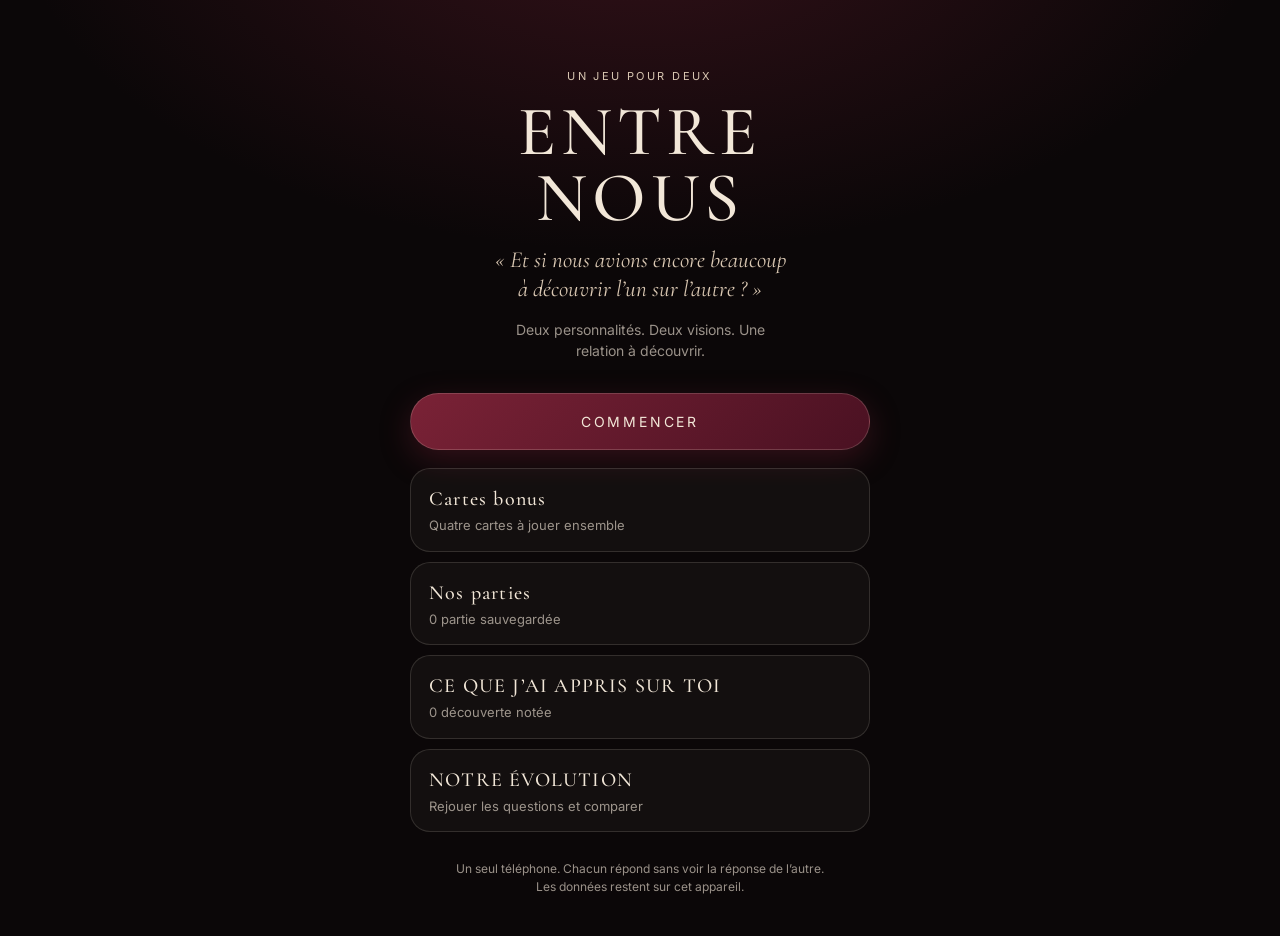
==== entre-nous/index.html @ e6af98cf "Add ENTRE NOUS couple game (single-phone relay, 8 universes, evolution) Self-contained interactive p" ====
<!doctype html>
<html lang="fr">
<head>
<meta charset="utf-8">
<meta name="viewport" content="width=device-width, initial-scale=1, viewport-fit=cover">
<meta name="claude:viewport-fit-sides" content="cover">
<title>ENTRE NOUS</title>
<link rel="preconnect" href="https://fonts.gstatic.com" crossorigin>
<link rel="stylesheet" href="https://fonts.googleapis.com/css2?family=Cormorant+Garamond:ital,wght@0,500;0,600;1,500&family=Inter:wght@400;500;600&display=swap">
<style>
/* Layout : une colonne centrée, cartes sombres, typographie éditoriale.
   Palette : noir profond, bordeaux, crème. Thème unique, sombre. */
:root{
  --noir:#0b0708;
  --noir-2:#150b0e;
  --card:#1b0f13;
  --bordeaux:#7a2236;
  --bordeaux-2:#a33a52;
  --creme:#f2e7d8;
  --creme-2:#d9c7b2;
  --muted:rgba(242,231,216,.62);
  --line:rgba(242,231,216,.14);
  color-scheme:dark;
}
*{box-sizing:border-box}
html,body{min-height:100%}
body{
  margin:0;
  background-color:var(--noir);
  background-image:radial-gradient(900px 520px at 50% -12%,rgba(122,34,54,.38),transparent 70%);
  color:var(--creme);
  font:15px/1.5 Inter,system-ui,-apple-system,"Segoe UI",sans-serif;
  padding-left:max(16px,env(safe-area-inset-left,0px));
  padding-right:max(16px,env(safe-area-inset-right,0px));
  padding-block:18px 40px;
  overflow-x:hidden;
}
#app{max-width:460px;margin:0 auto}
h1,h2,h3{font-family:"Cormorant Garamond",Garamond,Georgia,serif;font-weight:500;letter-spacing:.02em;text-wrap:balance;margin:0}
h1{font-size:clamp(48px,15vw,70px);line-height:.95;letter-spacing:.07em}
h2{font-size:30px;line-height:1.1}
h3{font-size:22px;line-height:1.2;margin-top:4px}
p{margin:0}
b{font-weight:600}
.kicker{font-size:11px;letter-spacing:.22em;text-transform:uppercase;color:var(--creme-2)}
.lede{font-family:"Cormorant Garamond",Georgia,serif;font-style:italic;font-size:23px;line-height:1.3;color:var(--creme-2);text-wrap:balance}
.muted{color:var(--muted)}
.small{font-size:13px}
.serif{font-family:"Cormorant Garamond",Georgia,serif;font-size:21px;line-height:1.25}
.screen{display:flex;flex-direction:column;gap:18px;padding-top:6px;min-height:calc(100vh - 60px)}
.fade{animation:fade .5s ease both}
@keyframes fade{from{opacity:0;transform:translateY(6px)}to{opacity:1;transform:none}}
.hero{display:flex;flex-direction:column;align-items:center;text-align:center;gap:14px;padding:44px 4px 14px}
.hero .sub{font-size:14px;color:var(--muted);max-width:30ch}
.btn{font:inherit;color:var(--creme);background:transparent;border:1px solid var(--line);padding:13px 20px;border-radius:999px;cursor:pointer;letter-spacing:.04em;transition:transform .2s ease,background .2s ease,opacity .2s ease}
.btn:active{transform:scale(.98)}
.btn.primary{background:linear-gradient(135deg,var(--bordeaux),#4a1122);border-color:rgba(242,231,216,.18);box-shadow:0 10px 30px rgba(122,34,54,.35)}
.btn.big{padding:17px 26px;font-size:14px;text-transform:uppercase;letter-spacing:.2em;width:100%}
.btn:disabled{opacity:.4;cursor:default;transform:none}
.btn.ghost{padding:10px 16px;font-size:14px}
.ghost{font:inherit;font-size:13px;color:var(--creme-2);background:none;border:0;cursor:pointer;padding:6px 2px}
.link{font:inherit;font-size:14px;color:var(--creme-2);background:none;border:0;text-decoration:underline;text-underline-offset:4px;cursor:pointer;padding:8px 2px}
button:focus-visible,textarea:focus-visible{outline:2px solid var(--bordeaux-2);outline-offset:2px}
.card{background:var(--card);border:1px solid var(--line);border-radius:24px;padding:22px;box-shadow:0 20px 50px rgba(0,0,0,.4);display:flex;flex-direction:column;gap:10px;min-width:0}
.menu{display:grid;gap:10px}
.menu button{font:inherit;color:var(--creme);text-align:left;background:rgba(242,231,216,.035);border:1px solid var(--line);border-radius:20px;padding:15px 18px;cursor:pointer;display:flex;flex-direction:column;gap:2px}
.menu button span{font-size:13px;color:var(--muted)}
.menu button b{font-family:"Cormorant Garamond",Georgia,serif;font-size:20px;font-weight:500;letter-spacing:.06em}
.unis{display:grid;grid-template-columns:1fr 1fr;gap:10px}
.uni-btn{font:inherit;color:var(--creme);text-align:left;background:rgba(242,231,216,.035);border:1px solid var(--line);border-radius:18px;padding:14px;cursor:pointer;display:flex;flex-direction:column;gap:4px;min-width:0}
.uni-btn b{font-size:12px;letter-spacing:.16em}
.uni-btn span{font-size:12px;color:var(--muted);line-height:1.35}
.uni-btn.on{border-color:var(--bordeaux-2);background:rgba(122,34,54,.32)}
.seg{display:flex;gap:8px}
.seg button{flex:1;font:inherit;font-size:13px;color:var(--creme);background:rgba(242,231,216,.035);border:1px solid var(--line);border-radius:999px;padding:10px 8px;cursor:pointer}
.seg button.on{background:var(--bordeaux);border-color:transparent}
.opt{font:inherit;color:var(--creme);display:flex;gap:12px;align-items:flex-start;text-align:left;width:100%;background:rgba(242,231,216,.035);border:1px solid var(--line);border-radius:18px;padding:14px 16px;cursor:pointer;transition:background .2s ease,border-color .2s ease}
.opt b{flex:none;width:28px;height:28px;border-radius:50%;display:grid;place-items:center;border:1px solid var(--line);font-size:13px}
.opt span{min-width:0;overflow-wrap:anywhere}
.opt.on{border-color:var(--bordeaux-2);background:rgba(122,34,54,.34)}
.opt.on b{background:var(--bordeaux-2);border-color:transparent}
.options{display:flex;flex-direction:column;gap:10px}
textarea{width:100%;min-height:120px;background:rgba(242,231,216,.035);border:1px solid var(--line);color:var(--creme);border-radius:18px;padding:14px;font:inherit;resize:vertical}
textarea::placeholder{color:var(--muted)}
.bar{height:3px;background:var(--line);border-radius:3px;overflow:hidden}
.bar i{display:block;height:100%;background:linear-gradient(90deg,var(--bordeaux-2),var(--creme-2));transition:width .6s ease}
.top{display:flex;justify-content:space-between;align-items:center;gap:8px;min-width:0}
.handoff{margin:auto 0;text-align:center;display:flex;flex-direction:column;align-items:center;gap:14px;padding:24px 0}
.handoff h2{font-size:34px}
.handoff .btn.big{max-width:320px}
.actions{display:flex;flex-wrap:wrap;gap:10px;align-items:center;justify-content:space-between;margin-top:auto;padding-top:6px}
.note{font-size:13px;color:var(--creme-2);border-left:2px solid var(--bordeaux-2);padding:4px 12px;line-height:1.45}
.pair{display:grid;grid-template-columns:1fr 1fr;gap:10px}
.rc{background:var(--card);border:1px solid var(--line);border-radius:20px;padding:16px;min-width:0;display:flex;flex-direction:column;gap:8px}
.rc small{font-size:11px;letter-spacing:.14em;text-transform:uppercase;color:var(--creme-2);overflow-wrap:anywhere}
.rc p{font-family:"Cormorant Garamond",Georgia,serif;font-size:20px;line-height:1.2;overflow-wrap:anywhere}
.rv{animation:rv .7s cubic-bezier(.2,.7,.2,1) both;animation-delay:var(--d,0ms)}
@keyframes rv{from{opacity:0;transform:translateY(10px) scale(.98)}to{opacity:1;transform:none}}
.rq{font-size:26px;line-height:1.15;margin-top:6px}
.msg{font-size:14px;color:var(--creme-2)}
.relance{border-color:rgba(163,58,82,.45)}
.disc{display:flex;flex-direction:column;gap:12px;background:var(--noir-2);border:1px solid var(--line);border-radius:22px;padding:18px;min-width:0}
.chips{display:flex;flex-wrap:wrap;gap:8px}
.chip{font:inherit;font-size:12px;color:var(--creme);background:rgba(242,231,216,.05);border:1px solid var(--line);border-radius:999px;padding:6px 12px;cursor:pointer;text-align:left}
.list{list-style:none;margin:6px 0 0;padding:0;display:flex;flex-direction:column;gap:12px}
.list li{display:flex;flex-direction:column;gap:3px;padding-top:12px;border-top:1px solid var(--line);min-width:0;overflow-wrap:anywhere}
.list li:first-child{border-top:0;padding-top:0}
.list li span{font-size:14px;color:var(--creme-2)}
.cmp{display:flex;flex-wrap:wrap;gap:6px 12px;margin-top:4px;font-size:12px}
.same{color:var(--creme-2)}
.chg{color:#e7a3b2}
.ev{font:inherit;color:var(--creme);display:flex;gap:12px;align-items:flex-start;text-align:left;width:100%;background:rgba(242,231,216,.035);border:1px solid var(--line);border-radius:18px;padding:14px;cursor:pointer;min-width:0}
.ev.on{border-color:var(--bordeaux-2);background:rgba(122,34,54,.3)}
.ev .ck{flex:none;width:22px;height:22px;border-radius:7px;border:1px solid var(--line);display:grid;place-items:center;font-size:13px;margin-top:2px}
.ev.on .ck{background:var(--bordeaux-2);border-color:transparent}
.ev-t{display:flex;flex-direction:column;gap:4px;min-width:0}
.ev-t b{font-weight:500;overflow-wrap:anywhere}
.ev-t small{font-size:12px;color:var(--muted)}
.pausebox{display:flex;flex-direction:column;gap:18px;margin:auto 0;text-align:center;align-items:center}
.pausebox .serif.q{font-size:26px;line-height:1.2}
.foot{font-size:12px;color:var(--muted);text-align:center;margin-top:10px}
.toast{position:fixed;left:50%;bottom:calc(20px + env(safe-area-inset-bottom,0px));transform:translateX(-50%);background:var(--creme);color:var(--noir);padding:10px 18px;border-radius:999px;font-size:14px;z-index:9;max-width:calc(100% - 40px);text-align:center;animation:fade .3s ease both}
.empty{font-size:14px;color:var(--muted)}
@media (prefers-reduced-motion:reduce){*{animation:none!important;transition:none!important}}
</style>
</head>
<body>
<div id="app"></div>

<script>
/* ==========================================================================
   ENTRE NOUS — données
   ========================================================================== */
const PLAYERS=['Christopher','Lelya'];
const P0=PLAYERS[0], P1=PLAYERS[1];
const other=p=>p===P0?P1:P0;
const firstFor=n=>PLAYERS[n%2];
const targetOf=(it,r)=>r===0?other(it.first):it.first;

const UNIVERSES=[
  {id:'connexion',name:'CONNEXION',desc:'Complicité, souvenirs, attraction et petites habitudes.'},
  {id:'psychologie',name:'PSYCHOLOGIE',desc:'Personnalité, fonctionnement, émotions et réactions.'},
  {id:'amour',name:'AMOUR',desc:'Affection, besoins, attachement et manière d’aimer.'},
  {id:'vulnerabilite',name:'VULNÉRABILITÉ',desc:'Peurs, insécurités, blessures et communication.'},
  {id:'compatibilite',name:'COMPATIBILITÉ',desc:'Valeurs, limites, différences et priorités.'},
  {id:'futur',name:'FUTUR',desc:'Ambitions, projets, argent, famille et mode de vie.'},
  {id:'intimite',name:'INTIMITÉ',desc:'Désir, tendresse, attirance et complicité physique.'},
  {id:'sansfiltre',name:'SANS FILTRE',desc:'Questions inattendues, délicates et confrontantes.'}
];
const uniName=id=>(UNIVERSES.find(u=>u.id===id)||{name:id==='replay'?'REJOUER':id==='bonus'?'CARTES BONUS':'ALÉATOIRE'}).name;

const RELANCES=[
  'Pourquoi as-tu choisi cette réponse ?',
  'Est-ce que tu as toujours pensé comme ça ?',
  'Est-ce que tu savais que l’autre ressentait cela ?',
  'Qu’est-ce qui pourrait nous aider à mieux nous comprendre ?',
  'Est-ce que ta réponse aurait été différente il y a six mois ?'
];
const SENS_NOTE='Sujet sensible. Aucune réponse n’est attendue comme juste. Tu peux passer, ou répondre en nuance.';
const DEFI=['Fait','Je le fais ce soir','Je passe'];
const STARTERS=['Je ne savais pas que…','Je comprends mieux pourquoi…','Je découvre que c’est important pour toi…','Je pensais que tu voyais ça autrement…','Je comprends mieux ce dont tu as besoin…'];

const CARDS={
  surprise:{title:'Carte surprise',prompts:[
    'Si tu avais une journée entière sans rien prévoir avec l’autre, tu commencerais par quoi ?',
    'Quel objet de ton enfance aimerais-tu montrer à l’autre ?',
    'Si tu devais inventer un surnom pour l’autre, lequel serait-il ?',
    'Quelle chanson résumerait ta journée d’aujourd’hui ?',
    'Quel super-pouvoir complètement inutile aurait ta préférence ?',
    'Dans quel pays aimerais-tu voyager en train avec l’autre ?'
  ]},
  confession:{title:'Carte confession',prompts:[
    'Une chose que tu n’as jamais formulée clairement à propos de notre relation.',
    'Une pensée que tu t’es interdit d’avoir, et que tu peux partager maintenant.',
    'Un moment où tu as eu peur sans le dire.',
    'Une habitude qui te coûte plus qu’elle ne te rend service.'
  ]},
  souvenir:{title:'Carte souvenir',prompts:[
    'Raconte un moment simple que tu aimerais revivre avec l’autre.',
    'Raconte le premier souvenir qui te vient quand tu penses à un voyage.',
    'Raconte une soirée où tu t’es senti(e) pleinement toi-même.',
    'Raconte un souvenir de cuisine, de table ou de repas partagé.'
  ]},
  verite:{title:'Carte vérité',prompts:[
    'Qu’est-ce que tu penses de notre manière de nous disputer ?',
    'Qu’est-ce qui te manque le plus dans nos soirées ?',
    'Y a-t-il une chose que tu aurais voulu que l’autre remarque plus tôt ?',
    'Quelle partie de ton quotidien aimerais-tu partager davantage ?'
  ]},
  projection:{title:'Carte projection',prompts:[
    'Imaginez ensemble un dimanche dans cinq ans. Décris-le.',
    'Imagine un voyage d’un mois sans réseau. Où vas-tu, et avec qui ?',
    'Imagine la pièce préférée de votre maison idéale. Décris-la.',
    'Imagine une année où tout se passe comme prévu. Qu’est-ce qui a changé ?'
  ]},
  defi:{title:'Carte défi',prompts:[
    'Fais un compliment sincère à l’autre, sans rien attendre en retour.',
    'Un câlin de trente secondes, sans parler.',
    'Raconte à l’autre un souvenir que tu n’as encore jamais partagé.',
    'Fais une petite déclaration, en une seule phrase.'
  ]},
  bonus:{title:'Carte bonus',prompts:[]}
};
const BONUS=[
  'Une chose que tu ignores sur l’autre.',
  'Est-ce que tu connais vraiment l’autre ? Cite une chose qui t’a surpris(e) récemment.',
  'La question que tu n’as jamais osé poser à l’autre.',
  'Ce que tu voudrais changer dans notre quotidien.',
  'Une vérité que tu dois entendre, selon toi.',
  'Le compliment que tu ne fais pas assez souvent.',
  'Une chose que tu n’as jamais osé demander.',
  'Notre plus grande différence, selon toi.'
];
CARDS.bonus.prompts=BONUS;

/* Banque de questions.
   m : 'deux' (chacun répond pour soi) · 'devine' (l’un devine la réponse de l’autre, rôles inversés)
       · 'open' (réponse libre). {cible} remplacé par le prénom de la personne visée.
   s : sujet sensible.                                                              */
const Q=[
/* ---------- CONNEXION ---------- */
{id:'co01',u:'connexion',d:1,m:'deux',t:'Quel souvenir de nous te revient le plus souvent sans prévenir ?',o:['Notre premier fou rire partagé','Une soirée où on a oublié l’heure','Un voyage improvisé qui a mal commencé','Un moment banal dont je ne parle jamais']},
{id:'co02',u:'connexion',d:1,m:'devine',t:'Quel moment de la journée compte le plus pour {cible} pour se retrouver à deux ?',o:['Le réveil, avant que le reste commence','Le retour du soir, où on se raconte la journée','Le week-end sans programme','Un moment au hasard, quand l’envie vient']},
{id:'co03',u:'connexion',d:1,m:'deux',t:'Quelle petite habitude de l’autre te fait toujours sourire ?',o:['Sa manière de dire bonjour','Sa façon de râler pour rien','Sa façon de garder une place pour moi','Ses listes et ses rituels étranges']},
{id:'co04',u:'connexion',d:1,m:'devine',t:'Quelle est la chose la plus drôle que {cible} ait faite avec toi ?',o:['Une imitation qui a duré toute une soirée','Une blague ratée relancée trois fois','Un message vocal absurde envoyé à deux heures du matin','Une chorégraphie improvisée au supermarché']},
{id:'co05',u:'connexion',d:2,m:'deux',t:'Si on devait refaire une sortie au hasard, tu choisirais…',o:['Une balade sans destination','Un bar où on se parle presque pas','Un marché avec un plan très précis','Un endroit qu’on n’a jamais visité ensemble']},
{id:'co06',u:'connexion',d:1,m:'deux',t:'Qu’est-ce qui crée le plus de complicité entre nous ?',o:['Le silence confortable','Les blagues privées','Les projets qu’on fait ensemble','Le fait qu’on se comprenne sans parler']},
{id:'co07',u:'connexion',d:2,m:'devine',t:'Quel sujet peut faire parler {cible} pendant des heures sans qu’il/elle s’en rende compte ?',o:['La psychologie des autres','Les projets qui passionnent {cible}','Les souvenirs d’enfance','Les questions sans réponse sur la vie']},
{id:'co08',u:'connexion',d:2,m:'deux',t:'Quelle trace de nous aimerais-tu garder pour toujours ?',o:['Une photo qu’on ne prend pas assez','Un objet offert ou trouvé ensemble','Une phrase qu’on se répète','Une tradition qu’on a inventée']},
{id:'co09',u:'connexion',d:1,m:'deux',t:'Quel lieu associé à nous te ramène tout de suite à un bon sentiment ?',o:['Un café où on s’est installés des heures','Un coin de nature qu’on a découvert','Notre appartement un dimanche matin','Un endroit qu’on n’a jamais revu depuis']},
{id:'co10',u:'connexion',d:1,m:'open',t:'Quelle est la première image qui te vient quand tu penses à nous deux ?'},
{id:'co11',u:'connexion',d:2,m:'devine',t:'Qu’est-ce qui met {cible} le plus à l’aise face à un nouveau visage ?',o:['Une question simple et sincère','Une anecdote drôle sur soi','Un terrain connu, comme la musique ou les voyages','Le temps, sans rien forcer']},
{id:'co12',u:'connexion',d:2,m:'deux',t:'Quel rituel à deux aimerais-tu inventer ?',o:['Un dîner à thème par mois','Un carnet de souvenirs à remplir ensemble','Une balade sans téléphone','Un défi hebdomadaire à relever à deux']},
{id:'co13',u:'connexion',d:1,m:'deux',t:'Quand tu penses à notre rencontre, tu gardes surtout…',o:['Une impression immédiate','Une conversation qui a tout changé','Un détail que personne d’autre ne remarquerait','Une question que je me pose encore']},
{id:'co14',u:'connexion',d:1,m:'devine',t:'Quel type de message fait le plus plaisir à {cible} quand on est loin ?',o:['Une photo d’un détail du quotidien','Un vocal sans raison précise','Une citation qui fait écho à une discussion','Un simple « pense à toi » au bon moment']},
{id:'co15',u:'connexion',d:2,m:'deux',t:'Quelle chanson te fait penser à nous ?',o:['Une vieille chanson qu’on a redécouverte','Un morceau qu’on écoutait en voiture','Une musique qu’on n’a jamais réussi à partager','Une chanson qu’on ne peut plus entendre sans sourire']},
{id:'co16',u:'connexion',d:1,m:'deux',t:'Quelle partie de notre quotidien est la plus précieuse pour toi ?',o:['Les petits matins calmes','Les repas improvisés','Les soirs où on ne fait rien','Les discussions qui arrivent par hasard']},
{id:'co17',u:'connexion',d:2,m:'open',t:'Qu’est-ce qui t’a surpris(e) dans notre complicité, au début ?'},
{id:'co18',u:'connexion',d:2,m:'devine',t:'Quel petit détail de notre passé {cible} garde précieusement ?',o:['Un premier message','Une sortie sous la pluie','Une dispute réglée en riant','Un silence partagé qui disait tout']},
{id:'co19',u:'connexion',d:1,m:'deux',t:'Qui de nous deux relance le plus souvent les souvenirs ?',o:['Moi, presque tout le temps','Toi, presque tout le temps','Les deux, selon le moment','Personne, on les garde pour nous']},

/* ---------- PSYCHOLOGIE ---------- */
{id:'ps01',u:'psychologie',d:1,m:'devine',t:'Dans quelle situation {cible} a-t-il/elle le plus besoin de calme ?',o:['Quand la journée a été trop pleine','Après une discussion tendue','Quand un projet n’avance pas','Quand personne ne comprend ce qui se passe à l’intérieur']},
{id:'ps02',u:'psychologie',d:1,m:'deux',t:'Face au stress, ta première réaction est plutôt…',o:['De parler, pour vider la tête','De t’isoler pour réfléchir','De chercher une action concrète','De tout mettre de côté et de faire autre chose']},
{id:'ps03',u:'psychologie',d:2,m:'deux',t:'Quelle émotion as-tu le plus de mal à nommer tout de suite ?',o:['La déception','La fierté','La honte légère','L’agacement qui cache autre chose']},
{id:'ps04',u:'psychologie',d:2,m:'devine',t:'Qu’est-ce qui déclenche le plus souvent une réaction vive chez {cible} ?',o:['Un sentiment d’injustice','Le sentiment d’être pris(e) pour acquis(e)','Une remarque sur son travail','Une décision prise sans consultation']},
{id:'ps05',u:'psychologie',d:1,m:'deux',t:'Quelle version de toi apparaît quand tu as du temps libre ?',o:['La version curieuse qui apprend des choses','La version paresseuse qui ne fait rien','La version sociale qui organise des sorties','La version créative qui se lance dans un projet']},
{id:'ps06',u:'psychologie',d:1,m:'devine',t:'Qu’est-ce qui fait rire {cible} même quand la journée a été lourde ?',o:['Un jeu de mots mal placé','Une imitation réussie','Une situation absurde du quotidien','Une blague sur soi-même']},
{id:'ps07',u:'psychologie',d:2,m:'deux',t:'Quel travers aimerais-tu qu’on te pardonne plus vite ?',o:['Ma tendance à analyser trop longtemps','Mon besoin de tout contrôler','Mon silence quand je suis vexé(e)','Mon impatience quand je veux avancer']},
{id:'ps08',u:'psychologie',d:2,m:'deux',t:'Quelle question sur toi-même reviens-tu souvent ?',o:['Pourquoi je réagis si fort à certaines choses','Ce que je ferais si je n’avais pas peur','Qui je serais sans mes habitudes','Ce que les autres voient de moi sans que je le dise']},
{id:'ps09',u:'psychologie',d:2,m:'devine',t:'Quelle forme de respect compte le plus pour {cible} ?',o:['Qu’on l’écoute jusqu’au bout','Qu’on tienne ses engagements','Qu’on respecte son rythme','Qu’on ne se moque pas de ses passions']},
{id:'ps10',u:'psychologie',d:1,m:'deux',t:'Tu prends plutôt tes décisions…',o:['Vite, en suivant ton instinct','Après avoir tout listé','En en parlant longtemps avec quelqu’un','En attendant que l’évidence s’impose']},
{id:'ps11',u:'psychologie',d:2,m:'open',t:'Quelle qualité les autres ne voient-ils pas chez toi au premier regard ?'},
{id:'ps12',u:'psychologie',d:1,m:'devine',t:'Quel type de personne {cible} trouve le plus inspirant ?',o:['Quelqu’un qui a pris un risque','Quelqu’un de très discipliné','Quelqu’un de sincère même quand c’est difficile','Quelqu’un qui sait se réinventer']},
{id:'ps13',u:'psychologie',d:2,m:'deux',t:'Quelle croyance sur toi-même aimerais-tu questionner ?',o:['Je dois toujours être efficace','Je ne suis pas assez patient(e)','Je dois porter les autres','Je n’ai pas le droit de me reposer']},
{id:'ps14',u:'psychologie',d:3,m:'devine',t:'Quelle part de soi {cible} hésite le plus à montrer ?',o:['Ses doutes sur sa capacité à réussir','Son besoin de tendresse','Sa fragilité face à l’échec','Des envies qui semblent trop ambitieuses pour être dites tout haut']},
{id:'ps15',u:'psychologie',d:1,m:'deux',t:'Quel est ton rapport au changement ?',o:['J’aime quand ça bouge vite','Je préfère avancer par petites étapes','Je change sans m’en rendre compte','Je résiste d’abord, puis je m’adapte']},
{id:'ps16',u:'psychologie',d:2,m:'devine',t:'Quelle image de soi {cible} aimerait qu’on lui renvoie ?',o:['Quelqu’un de solide','Quelqu’un de drôle','Quelqu’un de bienveillant','Quelqu’un qui réussit']},
{id:'ps17',u:'psychologie',d:2,m:'deux',t:'Quelle partie de ton histoire t’a le plus façonné(e) ?',o:['Une période difficile','Une rencontre marquante','Un déménagement ou un changement','Une réussite qui m’a surpris(e)']},
{id:'ps18',u:'psychologie',d:1,m:'deux',t:'Quand tu es de très bonne humeur, tu as plutôt envie de…',o:['Bouger, sortir, tout faire','Partager avec quelqu’un','Créer quelque chose','Ne rien prévoir du tout']},
{id:'ps19',u:'psychologie',d:2,m:'devine',t:'Qu’est-ce que {cible} recherche le plus dans une conversation profonde ?',o:['Être compris(e) sans avoir à se justifier','Découvrir un point de vue différent','Sentir que l’autre prend le temps','Rire après avoir été sérieux']},

/* ---------- AMOUR ---------- */
{id:'am01',u:'amour',d:1,m:'devine',t:'Qu’est-ce qui fait sentir {cible} le plus important pour l’autre ?',o:['Un message au moment où on ne l’attend pas','Être choisi(e) dans les petites décisions','Un regard qui dit « je suis là »','Des mots précis sur ce qu’on apprécie']},
{id:'am02',u:'amour',d:1,m:'deux',t:'Ta façon de montrer de l’affection est plutôt…',o:['Des gestes concrets','Des mots','Du temps partagé','Des petits services sans qu’on demande']},
{id:'am03',u:'amour',d:2,m:'devine',t:'Quel besoin affectif {cible} exprime le moins facilement ?',o:['Le besoin d’être rassuré(e)','Le besoin d’être désiré(e)','Le besoin d’être soutenu(e) sans avoir à le demander','Le besoin de se sentir prioritaire']},
{id:'am04',u:'amour',d:2,m:'deux',t:'Qu’est-ce qui te fait douter de la sincérité d’une attention ?',o:['Quand elle arrive après une dispute','Quand elle est trop parfaite','Quand elle n’est jamais répétée','Quand elle semble servir à obtenir quelque chose']},
{id:'am05',u:'amour',d:2,m:'deux',t:'Pour te sentir entouré(e) d’affection au quotidien, il te faut plutôt…',o:['Des signes simples et réguliers','Des moments forts de temps en temps','Une présence fiable, même silencieuse','Une attention qui s’adapte à ce que je traverse']},
{id:'am06',u:'amour',d:1,m:'devine',t:'Quelle façon de dire « je t’aime » compte le plus pour {cible} ?',o:['Par des actes','Par des mots précis','Par une présence attentive','Par des projets construits ensemble']},
{id:'am07',u:'amour',d:2,m:'deux',t:'Quelle définition de l’amour te semble la plus juste aujourd’hui ?',o:['Choisir l’autre chaque jour','Se sentir en sécurité avec quelqu’un','Grandir à côté de quelqu’un','Rire et se comprendre']},
{id:'am08',u:'amour',d:3,m:'open',t:'Quelle attention de l’autre t’a touché(e) sans que tu t’en rendes compte ?'},
{id:'am09',u:'amour',d:2,m:'devine',t:'Qu’est-ce qui donnerait à {cible} le sentiment d’être négligé(e) ?',o:['Des messages qui ne reviennent jamais','Des projets qui passent avant tout','Des décisions prises sans en parler','Des moments partagés qui sont toujours annulés']},
{id:'am10',u:'amour',d:1,m:'deux',t:'Quel geste d’amour te fait le plus d’effet ?',o:['Un câlin sans raison','Un plat cuisiné pour toi','Une surprise qui tient compte d’un détail','Une conversation tard le soir']},
{id:'am11',u:'amour',d:3,m:'deux',t:'As-tu l’impression que nous avons la même définition de l’engagement ?',o:['Oui, à peu près','Non, mais on ne l’a jamais dit','Je ne sais pas encore','Je n’ai pas encore vraiment réfléchi à la mienne']},
{id:'am12',u:'amour',d:3,m:'devine',t:'Qu’est-ce que {cible} attend le plus d’une relation amoureuse ?',o:['Une complicité qui dure','Une liberté qui n’est jamais remise en question','Une fidélité qui se montre','Une douceur quand ça va mal']},
{id:'am13',u:'amour',d:2,m:'deux',t:'Quelle est la chose la plus simple que l’autre puisse faire pour te rassurer ?',o:['Me dire ce qu’il pense sans détour','Me proposer un moment à deux','Me rassurer sans que je demande','Être présent(e) sur la durée']},
{id:'am14',u:'amour',d:2,m:'open',t:'Quel mot ou quelle phrase t’a fait te sentir compris(e) récemment ?'},
{id:'am15',u:'amour',d:1,m:'devine',t:'Dans quel moment {cible} se sent-il/elle le plus proche de l’autre ?',o:['Quand on rit ensemble','Quand on parle sérieusement','Quand on est en silence côte à côte','Quand on fait quelque chose de nouveau']},
{id:'am16',u:'amour',d:2,m:'deux',t:'Qu’est-ce qui te donne le sentiment d’être vraiment choisi(e) ?',o:['Qu’on fasse des efforts pour ma journée','Qu’on m’invite dans ses projets','Qu’on me défende quand je ne suis pas là','Qu’on prenne du temps pour moi sans raison']},
{id:'am17',u:'amour',d:3,m:'devine',t:'Qu’est-ce que {cible} considère comme une preuve d’engagement ?',o:['Des projets à long terme','Une régularité dans les petits gestes','Une confiance qui n’a pas besoin de vérification','Une franchise, même quand elle est difficile']},
{id:'am18',u:'amour',d:1,m:'deux',t:'Tu préfères les déclarations…',o:['En public, pour que ça se sache','En privé, dans un moment précis','Écrites, pour les relire','Rares, mais avec des actes qui parlent']},
{id:'am19',u:'amour',d:3,m:'deux',t:'Quelle différence dans la manière d’aimer te semble la plus importante entre nous ?',o:['Je m’exprime plus facilement que toi','Tu t’exprimes plus facilement que moi','On a des langages d’amour différents','Je ne suis pas encore sûr(e) de la réponse']},

/* ---------- VULNÉRABILITÉ ---------- */
{id:'vu01',u:'vulnerabilite',d:2,m:'deux',t:'Quelle peur influence parfois tes décisions sans que tu le montres ?',o:['La peur de ne pas être à la hauteur','La peur de perdre ce qui compte','La peur de m’enfermer','La peur de décevoir']},
{id:'vu02',u:'vulnerabilite',d:3,m:'devine',t:'Quelle insécurité {cible} garde souvent pour soi ?',o:['Ne pas être assez ambitieux/ambitieuse','Être trop exigeant(e) avec soi-même','Ne pas savoir exprimer ce qu’il/elle ressent','Être jugé(e) sur ses choix']},
{id:'vu03',u:'vulnerabilite',d:3,m:'deux',t:'Dans quels moments peux-tu te sentir seul(e) même quand nous sommes ensemble ?',o:['Quand on ne se parle pas vraiment','Quand je m’occupe de tout seul(e)','Quand une décision me concerne sans me consulter','Quand je dois cacher mon humeur']},
{id:'vu04',u:'vulnerabilite',d:2,m:'devine',t:'Quelle est la chose la plus difficile à demander pour {cible} ?',o:['De l’aide','Du temps','De la réassurance','Qu’on change une habitude']},
{id:'vu05',u:'vulnerabilite',d:2,m:'deux',t:'Quelle partie de toi as-tu parfois peur de montrer ?',o:['Mes doutes sur mon avenir','Mes moments de dépendance','Mon côté jaloux ou possessif','Ma fatigue réelle derrière l’énergie']},
{id:'vu06',u:'vulnerabilite',d:3,m:'open',t:'Qu’aimerais-tu que l’autre comprenne sans que tu aies besoin de l’expliquer ?'},
{id:'vu07',u:'vulnerabilite',d:2,m:'deux',t:'Quel besoin as-tu parfois du mal à exprimer ?',o:['Un besoin d’être rassuré(e)','Un besoin de solitude','Un besoin d’être encouragé(e)','Un besoin qu’on me dise de m’arrêter']},
{id:'vu08',u:'vulnerabilite',d:2,m:'devine',t:'Qu’est-ce qui rendrait {cible} vulnérable le plus vite ?',o:['Un silence qui dure','Une critique devant d’autres','Un changement brusque','Une comparaison avec quelqu’un']},
{id:'vu09',u:'vulnerabilite',d:3,m:'deux',t:'Qu’est-ce qui pourrait te faire te sentir émotionnellement en sécurité ?',o:['Savoir que je peux tout dire','Être sûr(e) que l’autre reviendra après une dispute','Des engagements tenus','Un espace où je peux être moi sans effort']},
{id:'vu10',u:'vulnerabilite',d:2,m:'deux',t:'Quelle blessure ancienne influence encore ta manière d’aimer ?',o:['Avoir été laissé(e) de côté','Avoir été trahi(e) sur une promesse','Avoir dû être fort(e) trop jeune','Avoir été aimé(e) sous condition']},
{id:'vu11',u:'vulnerabilite',d:3,m:'devine',t:'Face à une blessure, qu’est-ce qui arrive d’abord chez {cible} ?',o:['Un besoin de distance','Une envie de tout dire','Une ironie pour dédramatiser','Un silence qui peut durer']},
{id:'vu12',u:'vulnerabilite',d:2,m:'deux',t:'Quelle insécurité pourrais-tu confier sans gêne ?',o:['Ma peur d’être moins intéressant(e) que prévu','Ma difficulté à faire confiance vite','Mon besoin de validation','Ma crainte d’attendre trop de l’autre']},
{id:'vu13',u:'vulnerabilite',d:2,m:'open',t:'Quel moment t’a donné le sentiment d’être en décalage avec l’autre ?'},
{id:'vu14',u:'vulnerabilite',d:3,m:'deux',t:'Quand tu es blessé(e), tu préfères…',o:['Qu’on te laisse le temps','Qu’on vienne vers toi','Qu’on te pose des questions','Qu’on te propose une distraction']},
{id:'vu15',u:'vulnerabilite',d:2,m:'devine',t:'Quelle parole peut rassurer {cible} le plus ?',o:['« Je suis là, peu importe le reste »','« On trouvera une solution ensemble »','« Tu as le droit de ne pas aller bien »','« Je te crois, raconte-moi »']},
{id:'vu16',u:'vulnerabilite',d:1,m:'deux',t:'Quelle est ta façon d’éviter une conversation difficile ?',o:['Je reporte au lendemain','J’attends que l’autre ouvre le sujet','Je fais de l’humour','Je prépare un discours beaucoup trop long']},
{id:'vu17',u:'vulnerabilite',d:3,m:'devine',t:'Sur quel point {cible} pourrait-il/elle se sentir le plus fragile dans notre couple ?',o:['La place accordée dans les décisions','La régularité de nos attentions','Le sentiment d’être choisi(e)','La façon dont on parle des erreurs']},
{id:'vu18',u:'vulnerabilite',d:2,m:'deux',t:'Quelle question te gêne qu’on te pose ?',o:['Sur mon passé amoureux','Sur mes finances','Sur mes envies professionnelles','Sur ce que je ressens vraiment']},
{id:'vu19',u:'vulnerabilite',d:3,m:'open',t:'Quelle chose sur toi-même as-tu mis du temps à accepter ?'},

/* ---------- COMPATIBILITÉ ---------- */
{id:'cp01',u:'compatibilite',d:2,m:'deux',t:'Quelle valeur compte le plus pour toi dans un couple ?',o:['La loyauté','La liberté de rester soi-même','La franchise','La bienveillance']},
{id:'cp02',u:'compatibilite',d:2,m:'devine',t:'Quelle valeur {cible} considère comme non négociable ?',o:['Le respect des engagements','La liberté individuelle','La sincérité, même quand elle fait mal','La famille, choisie ou de sang']},
{id:'cp03',u:'compatibilite',d:2,m:'deux',t:'Quelle limite est la plus claire pour toi ?',o:['Le mensonge, même par omission','Les décisions prises à ma place','Le manque de considération devant les autres','L’abandon pendant une période difficile']},
{id:'cp04',u:'compatibilite',d:2,m:'devine',t:'Quelle limite {cible} poserait en premier ?',o:['Ne pas être dénigré(e) en public','Ne pas être contrôlé(e)','Ne pas être trompé(e) sur un sujet important','Ne pas être pressé(e) sur une décision de vie']},
{id:'cp05',u:'compatibilite',d:1,m:'deux',t:'Comment prends-tu une décision importante à deux ?',o:['En listant les avantages','En écoutant mon ressenti','En demandant l’avis d’un proche','En attendant que ça se règle tout seul']},
{id:'cp06',u:'compatibilite',d:3,m:'devine',t:'Quelle différence de priorité pourrait poser problème à {cible} ?',o:['Le rythme des projets','Le budget et les dépenses','La place de la vie sociale','La vision du long terme']},
{id:'cp07',u:'compatibilite',d:2,m:'deux',t:'Quel est ton équilibre idéal entre vie personnelle et vie de couple ?',o:['Une vie séparée qui se rejoint le soir','Des projets communs et des bulles individuelles','Une vie presque entièrement partagée','Une alternance selon les périodes']},
{id:'cp08',u:'compatibilite',d:3,m:'open',t:'Quelle différence entre nous te semble la plus intéressante à explorer ?'},
{id:'cp09',u:'compatibilite',d:2,m:'deux',t:'Quelle différence entre nous t’inquiète un peu ?',o:['Notre rapport à l’argent','Notre rythme de vie','Notre façon de gérer un conflit','Notre vision de l’avenir']},
{id:'cp10',u:'compatibilite',d:2,m:'devine',t:'Qu’est-ce qui compte le plus pour {cible} dans une vie de couple ?',o:['Avoir un projet commun','Garder ses espaces personnels','Se sentir libre de changer','Partager les mêmes valeurs au quotidien']},
{id:'cp11',u:'compatibilite',d:3,m:'deux',t:'Ce qui est essentiel pour toi, c’est plutôt…',o:['Partager la même vision de la vie','Être complémentaires','Accepter nos différences sans chercher à les résoudre','Évoluer ensemble sans jamais s’éloigner']},
{id:'cp12',u:'compatibilite',d:2,m:'devine',t:'Quelle est la plus grande source de désaccord possible pour {cible} ?',o:['La façon de dépenser','La manière de gérer les conflits','Le rapport au temps libre','La place donnée à l’ambition']},
{id:'cp13',u:'compatibilite',d:1,m:'deux',t:'Quelle habitude de l’autre te demande le plus d’efforts d’acceptation ?',o:['Le rythme du réveil','La gestion des imprévus','Les silences prolongés','La façon de parler de l’argent']},
{id:'cp14',u:'compatibilite',d:2,m:'deux',t:'Dans un désaccord, tu cherches surtout à…',o:['Comprendre d’abord, puis décider','Trouver une solution rapide','Protéger ta position','Mettre l’émotion de côté']},
{id:'cp15',u:'compatibilite',d:2,m:'open',t:'Quelle différence entre nous est pour toi une vraie richesse ?'},
{id:'cp16',u:'compatibilite',d:3,m:'devine',t:'Qu’est-ce qui pourrait faire évoluer l’avis de {cible} sur un sujet important ?',o:['Une expérience vécue','Un argument très solide','Le temps et la réflexion','Une discussion où l’on se sent vraiment entendu']},
{id:'cp17',u:'compatibilite',d:3,m:'deux',t:'Quel compromis n’en est pas un pour toi ?',o:['Renoncer à un projet personnel','Changer de ville sans l’avoir choisi','Vivre éloignés longtemps','Mettre de côté mes valeurs']},
{id:'cp18',u:'compatibilite',d:1,m:'deux',t:'Tu es plutôt du matin ou du soir ?',o:['Du matin, je suis efficace','Du soir, je suis créatif','Ça dépend de la semaine','Je m’adapte']},
{id:'cp19',u:'compatibilite',d:1,m:'devine',t:'Quelle petite chose du quotidien {cible} aimerait qu’on partage davantage ?',o:['Une marche tranquille','La cuisine à deux','Une série ou un film','Un moment sans écrans']},

/* ---------- FUTUR ---------- */
{id:'fu01',u:'futur',d:2,m:'deux',t:'À quoi ressemble ta vie idéale dans cinq ans ?',o:['Un projet professionnel accompli','Un lieu que j’ai choisi','Un équilibre entre liberté et stabilité','Une vie simple et pleine de sens']},
{id:'fu02',u:'futur',d:2,m:'devine',t:'Quelle place {cible} imagine-t-il/elle pour le couple dans ses ambitions ?',o:['Une place centrale','Une place importante mais pas exclusive','Une place à construire avec le temps','Une place à côté d’autres projets']},
{id:'fu03',u:'futur',d:2,m:'deux',t:'Serais-tu prêt(e) à déménager pour une opportunité professionnelle ?',o:['Oui, sans hésiter','Oui, si on en discute avant','Seulement pour une durée limitée','Non, pas pour le moment']},
{id:'fu04',u:'futur',d:3,m:'open',t:'Quelle décision pourrait changer profondément notre avenir, selon toi ?'},
{id:'fu05',u:'futur',d:2,m:'devine',t:'Quelle liberté {cible} souhaite conserver même en couple ?',o:['Ses projets, sans validation','Ses amitiés et ses sorties','Son rythme et ses horaires','Ses décisions professionnelles']},
{id:'fu06',u:'futur',d:2,m:'deux',t:'Ton rapport à l’argent se résume plutôt à…',o:['Sécurité et marge','Investir dans des expériences','Indépendance avant tout','Partager et construire à deux']},
{id:'fu07',u:'futur',d:3,m:'devine',t:'Quelle place l’argent tient-il dans le projet de vie de {cible} ?',o:['Un outil pour être libre','Une source de stress à maîtriser','Un moyen de faire plaisir aux siens','Une question secondaire pour le moment']},
{id:'fu08',u:'futur',d:3,m:'deux',t:'Quel changement pourrait transformer notre quotidien ?',o:['Un changement de ville','Un projet professionnel très lourd','Une décision de vie prise à deux','Un projet personnel qui prend toute la place']},
{id:'fu09',u:'futur',d:2,m:'open',t:'Quel rêve as-tu rarement dit à voix haute ?'},
{id:'fu10',u:'futur',d:3,m:'deux',t:'Quelle est ta vision de la vie après quarante ans ?',o:['Stable et entourée','Libre et en mouvement','Concentrée sur ce qu’on a construit','Je ne l’imagine pas encore']},
{id:'fu11',u:'futur',d:3,m:'devine',t:'Qu’est-ce qui rendrait l’avenir de {cible} rassurant ?',o:['Un projet clair','Des finances solides','Une relation qui laisse de la place à chacun','Une vie qui lui ressemble']},
{id:'fu12',u:'futur',d:2,m:'deux',t:'Ce que tu veux garder de ta vie d’avant, c’est…',o:['Mon indépendance','Mes amitiés','Mes habitudes','Ma capacité à repartir de zéro']},
{id:'fu13',u:'futur',d:2,m:'devine',t:'Quelle ambition {cible} n’a pas encore osé formuler ?',o:['Créer son propre projet','Vivre ailleurs, dans un endroit très différent','Changer de métier en profondeur','Voyager longtemps']},
{id:'fu14',u:'futur',d:2,m:'deux',t:'Quelle part de la vie à deux te semble la plus importante pour l’avenir ?',o:['Se projeter ensemble','Rester deux individus complets','Partager les mêmes rituels','Faire les mêmes choix']},
{id:'fu15',u:'futur',d:3,m:'deux',t:'Si notre projet de vie devait se préciser, tu préfères…',o:['Décider tôt pour se libérer de l’incertitude','Laisser le temps faire son travail','Définir des étapes concrètes','Garder toutes les portes ouvertes']},
{id:'fu16',u:'futur',d:3,m:'devine',t:'Quel moment de l’année {cible} vit-il/elle comme un vrai tournant ?',o:['Le début d’une nouvelle saison','Un anniversaire','La fin d’un projet','Un voyage']},
{id:'fu17',u:'futur',d:3,m:'open',t:'Quelle décision as-tu déjà prise qui a changé ta trajectoire ?'},
{id:'fu18',u:'futur',d:2,m:'deux',t:'Ce que tu imagines pour ton quotidien dans dix ans, c’est plutôt…',o:['Une vie très active','Une vie apaisée et créative','Une vie tournée vers les autres','Une vie d’aventures']},
{id:'fu19',u:'futur',d:3,m:'deux',s:true,t:'Qu’est-ce que représente pour toi l’idée d’avoir des enfants ?',o:['Un projet de vie que j’imagine','Une question que je n’ai pas encore résolue','Une idée qui m’attire et me déroute à la fois','Un chemin qui ne fait pas partie de ma vie']},
{id:'fu20',u:'futur',d:3,m:'devine',s:true,t:'D’où vient, selon {cible}, son rapport à la famille ?',o:['De son histoire personnelle','De son entourage et de ses modèles','De ses valeurs profondes','D’une envie qui a grandi avec le temps']},
{id:'fu21',u:'futur',d:3,m:'deux',s:true,t:'D’où vient ton positionnement sur la famille, à ton avis ?',o:['De mon histoire personnelle','D’une réflexion sur ce que je veux pour moi','D’une envie qui ne s’est jamais imposée','D’un équilibre que je construis depuis longtemps']},
{id:'fu22',u:'futur',d:3,m:'deux',s:true,t:'Qu’est-ce qui te ferait peur dans ce sujet, si quelque chose te fait peur ?',o:['Ne pas être d’accord sur l’essentiel','Me sentir obligé(e) de changer d’avis','Perdre une relation qui compte','Ne pas savoir exprimer ce que je ressens']},
{id:'fu23',u:'futur',d:3,m:'devine',s:true,t:'Quelle attente {cible} associe-t-il/elle à une vie de couple sans enfants ?',o:['Une vie plus libre et plus simple','Une relation centrée sur soi et sur l’autre','Une vie où chacun choisit son rythme','Une vie moins structurée, parfois incertaine']},
{id:'fu24',u:'futur',d:3,m:'deux',s:true,t:'Si notre différence sur ce sujet devait peser lourd, tu aimerais d’abord…',o:['Comprendre d’où vient sa position','Ne pas en parler pour préserver le reste','Accepter que ce soit un point non négociable pour toi','Chercher ce qui est vraiment possible pour chacun']},

/* ---------- INTIMITÉ ---------- */
{id:'in01',u:'intimite',d:1,m:'deux',t:'Qu’est-ce qui crée le plus d’attirance chez l’autre, pour toi ?',o:['Son humour quand on ne s’y attend pas','Sa manière de prendre soin des autres','Sa présence calme','Sa façon de parler de ce qu’il aime']},
{id:'in02',u:'intimite',d:2,m:'devine',t:'Qu’est-ce qui rend {cible} attentif(ve) aux envies de l’autre dans les moments de tendresse ?',o:['Un regard qui cherche la réaction','Une question posée avant un geste','Une lenteur assumée','Une façon de rendre la journée plus douce']},
{id:'in03',u:'intimite',d:2,m:'deux',t:'Ce qui rend un moment de complicité physique agréable pour toi, c’est…',o:['Être pris(e) dans les bras sans rien dire','Un contact léger au quotidien','Des moments de jeu et de rire','Un instant calme, côte à côte']},
{id:'in04',u:'intimite',d:2,m:'open',t:'Quel moment de proximité t’a marqué(e) récemment ?'},
{id:'in05',u:'intimite',d:2,m:'devine',t:'Quelle façon de ressentir la proximité compte le plus pour {cible} ?',o:['Se sentir désiré(e) sans pression','Être rassuré(e) après un moment difficile','Partager une envie qui vient spontanément','Découvrir quelque chose de nouveau ensemble']},
{id:'in06',u:'intimite',d:2,m:'deux',t:'Quel besoin de tendresse as-tu le plus souvent ?',o:['Être rassuré(e) par un geste','Être serré(e) contre quelqu’un','Me sentir choisi(e) dans le quotidien','Un moment où on se regarde simplement']},
{id:'in07',u:'intimite',d:1,m:'devine',t:'Quel type de petite attention tendre fait le plus plaisir à {cible} ?',o:['Un mot glissé quelque part','Un moment organisé sans prévenir','Une attention simple au bon moment','Un câlin fait exprès pour dire quelque chose']},
{id:'in08',u:'intimite',d:2,m:'deux',t:'Quel moment de la journée est le plus intime pour toi ?',o:['Le réveil','Le soir, avant de s’endormir','Un trajet à deux','Une pause au milieu de la journée']},
{id:'in09',u:'intimite',d:3,m:'open',t:'Qu’est-ce qui t’a fait te sentir désiré(e) pour la première fois avec l’autre ?'},
{id:'in10',u:'intimite',d:2,m:'deux',t:'Quelle est pour toi la différence entre tendresse et désir ?',o:['Le désir a besoin d’élan, la tendresse de constance','Le désir est plus fort, la tendresse plus profonde','Ils se confondent souvent pour moi','Je ne les sépare pas vraiment']},
{id:'in11',u:'intimite',d:3,m:'devine',t:'Qu’est-ce qui pourrait rendre {cible} moins disponible émotionnellement pour la proximité ?',o:['La fatigue accumulée','Une tension non dite','Le sentiment de devoir se justifier','Un manque de temps pour soi']},
{id:'in12',u:'intimite',d:2,m:'deux',t:'Ton rapport à la sensualité est plutôt…',o:['Très lié à l’émotion','Plutôt physique et spontané','Lent et progressif','Encore en découverte']},
{id:'in13',u:'intimite',d:1,m:'devine',t:'Quel endroit de la maison {cible} associe-t-il/elle le plus à la douceur ?',o:['Le lit, le matin','Le canapé, le soir','La cuisine, pendant qu’on prépare à manger','Le balcon ou la fenêtre']},
{id:'in14',u:'intimite',d:2,m:'open',t:'Qu’est-ce que tu aimerais que nous explorions davantage ensemble ?'},
{id:'in15',u:'intimite',d:3,m:'deux',t:'Qu’est-ce qui peut éteindre le désir chez toi, même sans que ce soit intentionnel ?',o:['Le manque d’écoute','La routine sans attention','La fatigue mentale','Une tension non réglée']},
{id:'in16',u:'intimite',d:2,m:'devine',t:'Qu’est-ce qui rend {cible} confiant(e) dans la relation physique ?',o:['Savoir qu’on peut dire non sans conséquence','Sentir l’autre attentif(ve)','Une relation stable','Une complicité qui fait rire']},
{id:'in17',u:'intimite',d:2,m:'deux',t:'Quelle attention te donne le plus envie de t’ouvrir ?',o:['Qu’on pose une question simple','Qu’on soit patient(e)','Qu’on rende le moment léger','Qu’on ne cherche rien en retour']},
{id:'in18',u:'intimite',d:1,m:'deux',t:'La plus belle façon de dire bonjour le matin, c’est…',o:['Un câlin en silence','Un baiser dans le cou','Une phrase drôle','Un café préparé pour l’autre']},
{id:'in19',u:'intimite',d:3,m:'devine',t:'Quel sujet intime {cible} n’aime pas aborder à la légère ?',o:['Son rapport au corps','Ses expériences passées','Ses envies secrètes','Ses insécurités']},

/* ---------- SANS FILTRE ---------- */
{id:'sf01',u:'sansfiltre',d:3,m:'deux',t:'Y a-t-il quelque chose que tu n’oses pas dire par peur de la réaction de l’autre ?',o:['Oui, une remarque sur notre rythme','Oui, une envie que je n’ai pas encore osé formuler','Non, je dis presque tout','Oui, un sujet que je repousse depuis longtemps']},
{id:'sf02',u:'sansfiltre',d:3,m:'devine',t:'Quelle différence entre nous préoccupe le plus {cible} ?',o:['Notre rapport à l’avenir','Notre façon de gérer l’argent','Notre manière de vivre les conflits','Notre rapport à la liberté']},
{id:'sf03',u:'sansfiltre',d:3,m:'deux',t:'As-tu parfois l’impression de devoir adapter ta personnalité pour plaire ?',o:['Oui, souvent','Parfois, sans vraiment m’en rendre compte','Rarement, mais ça existe','Non, je suis moi-même']},
{id:'sf04',u:'sansfiltre',d:3,m:'devine',t:'Qu’est-ce qui pourrait donner à {cible} des doutes sur notre avenir ?',o:['Une décision importante prise sans en parler','Un manque d’engagement visible','Des projets qui divergent','Une routine qui s’installe sans plus de sens']},
{id:'sf05',u:'sansfiltre',d:3,m:'deux',t:'Quelle chose aimerais-tu voir évoluer dans notre relation ?',o:['Nos conversations sérieuses','Notre façon de nous soutenir','Notre équilibre entre nos vies','Notre manière de rire ensemble']},
{id:'sf06',u:'sansfiltre',d:3,m:'devine',t:'Quel reproche {cible} redouterait le plus d’entendre ?',o:['Qu’on ne prenne pas ses projets au sérieux','Qu’on ne soit pas disponible','Que nos choix ne soient pas partagés','Qu’on ne voie pas ses efforts']},
{id:'sf07',u:'sansfiltre',d:3,m:'deux',t:'Qu’est-ce qui pourrait te faire douter de notre avenir, si quelque chose le pouvait ?',o:['Un manque de projection commune','Une différence de vision qui ne bouge pas','Une fatigue de la relation','Un sentiment d’être moins important(e)']},
{id:'sf08',u:'sansfiltre',d:3,m:'open',t:'Quelle vérité sur nous as-tu du mal à formuler ?'},
{id:'sf09',u:'sansfiltre',d:3,m:'deux',t:'Quand une dispute revient, tu ressens surtout…',o:['De la lassitude','La peur qu’on n’avance pas','De la colère retenue','De la tristesse, puis de la tendresse']},
{id:'sf10',u:'sansfiltre',d:2,m:'devine',t:'Après un silence, quelle façon de reprendre la discussion {cible} préfère-t-il/elle ?',o:['Une question directe','Un geste avant les mots','Une blague pour détendre','Un temps de réflexion d’abord']},
{id:'sf11',u:'sansfiltre',d:3,m:'deux',t:'Qu’est-ce que tu n’as jamais dit sur tes attentes envers l’autre ?',o:['J’attends une présence plus régulière','J’attends davantage de projets à deux','J’attends d’être soutenu(e) dans mes choix','J’attends de la douceur quand c’est difficile']},
{id:'sf12',u:'sansfiltre',d:3,m:'devine',t:'Quelle attente de {cible} n’a jamais été formulée à voix haute ?',o:['Une disponibilité plus grande','Une vraie place dans les décisions','Plus de tendresse au quotidien','Plus de liberté laissée à chacun']},
{id:'sf13',u:'sansfiltre',d:3,m:'deux',t:'Quelle part de nous te semble encore trop floue ?',o:['Notre vision de la famille','Nos projets d’argent','Notre façon de gérer les désaccords','Notre place dans nos vies respectives']},
{id:'sf14',u:'sansfiltre',d:3,m:'open',t:'Qu’est-ce qui te fait peur dans notre relation, si quelque chose te fait peur ?'},
{id:'sf15',u:'sansfiltre',d:3,m:'deux',t:'Un sujet qu’on n’aborde jamais alors qu’il devrait l’être, c’est…',o:['Le rythme de nos vies','Nos attentes concrètes','Ce qu’on pense de nos familles','Notre définition du couple']},
{id:'sf16',u:'sansfiltre',d:3,m:'devine',t:'Quelle chose {cible} aimerait-il/elle qu’on accepte sans la discuter ?',o:['Un besoin de solitude','Une envie de projet fort','Une façon de voir le couple','Une habitude difficile à changer']},
{id:'sf17',u:'sansfiltre',d:3,m:'deux',s:true,t:'Quelle différence entre nous pourrait te faire le plus réfléchir ?',o:['Notre rapport à l’argent','Notre manière de décider','Notre rapport aux enfants','Notre rapport à l’ambition']},
{id:'sf18',u:'sansfiltre',d:2,m:'open',t:'Quelle remarque aurais-tu aimé qu’on te fasse plus tôt ?'},
{id:'sf19',u:'sansfiltre',d:3,m:'deux',t:'Qu’est-ce qui te rend le plus vulnérable face à une décision commune ?',o:['La peur de perdre mon indépendance','La peur de ne pas être écouté(e)','La peur de décevoir','La peur de me tromper']}
];
const FINAL_Q='Si tu pouvais dire une seule chose que tu aimerais que l’autre retienne de cette soirée, ce serait quoi ?';

/* ==========================================================================
   Helpers
   ========================================================================== */
const KEY='entre-nous-v1';
const $=s=>document.querySelector(s);
const uid=()=>Date.now().toString(36)+Math.random().toString(36).slice(2,7);
const shuffle=a=>{a=a.slice();for(let i=a.length-1;i>0;i--){const j=Math.floor(Math.random()*(i+1));[a[i],a[j]]=[a[j],a[i]]}return a};
const pick=a=>a[Math.floor(Math.random()*a.length)];
const esc=s=>String(s??'').replace(/[&<>"']/g,c=>({'&':'&amp;','<':'&lt;','>':'&gt;','"':'&quot;',"'":'&#39;'}[c]));
const fill=(s,who)=>String(s??'').replaceAll('{cible}',who??'');
const LET=['A','B','C','D'];
const fmtDate=iso=>{try{return new Date(iso).toLocaleDateString('fr-FR',{day:'numeric',month:'long',year:'numeric'})}catch(e){return ''}};
const sameA=(x,y)=>((x&&x.t)??null)===((y&&y.t)??null);
function toast(m){const t=document.createElement('div');t.className='toast';t.textContent=m;document.body.appendChild(t);setTimeout(()=>t.remove(),2400)}

/* ==========================================================================
   Persistance (localStorage : ce téléphone / ce navigateur uniquement)
   ========================================================================== */
function load(){
  try{
    const d=JSON.parse(localStorage.getItem(KEY)||'null');
    if(d&&Array.isArray(d.games)&&Array.isArray(d.discoveries)) return d;
  }catch(e){}
  return {games:[],discoveries:[],activeId:null};
}
function save(){
  try{localStorage.setItem(KEY,JSON.stringify(DB))}
  catch(e){toast('Sauvegarde indisponible dans ce navigateur')}
}
let DB=load();
const activeGame=()=>DB.games.find(g=>g.id===DB.activeId&&!g.finished);

/* ==========================================================================
   État d'interface (transitoire : jamais sauvegardé, jamais affiché à l'autre)
   ========================================================================== */
const UI={view:'home',u:'all',n:12,sel:null,text:'',handoff:null,disc:'',discBy:null,discOpen:false,rep:[],bilanId:null,pauseQ:null};
function resetUI(){UI.sel=null;UI.text='';UI.handoff=null;UI.discOpen=false;UI.disc='';UI.discBy=null}
const gk=g=>g.i+'.'+g.s;

/* ==========================================================================
   Historique et réponses
   ========================================================================== */
function answerOf(it,p){
  if(it.mode==='open'){const v=it.store['0|'+p];return v&&!v.skip&&v.t?{c:null,t:v.t}:null}
  if(it.mode==='defi'){const v=it.store['0|'+p];return v&&v.c!=null?{c:v.c,t:DEFI[v.c]}:null}
  if(it.mode==='deux'){const v=it.store['0|'+p];return v&&v.c!=null?{c:v.c,t:it.o[v.c]}:null}
  if(it.mode==='devine'){
    for(const r of [0,1]){
      if(targetOf(it,r)===p){const v=it.store[r+'|'+p];return v&&v.c!=null?{c:v.c,t:it.o[v.c]}:null}
    }
  }
  return null;
}
function history(qid){
  const out=[];
  DB.games.forEach(g=>{
    if(!g.finished) return;
    g.items.forEach(it=>{
      if(it.qid===qid&&!it.skipped) out.push({date:g.endedAt||g.date,a:{[P0]:answerOf(it,P0),[P1]:answerOf(it,P1)}});
    });
  });
  return out.sort((x,y)=>x.date<y.date?-1:1);
}
function seenIds(){
  const s=new Set();
  DB.games.forEach(g=>{if(g.finished)g.items.forEach(it=>{if(it.qid&&!it.skipped)s.add(it.qid)})});
  return s;
}
const qText=it=>it.mode==='devine'?fill(it.t,'l’un de nous'):it.t;
const tagOf=it=>it.final?'Dernière carte':it.kind?CARDS[it.kind].title:it.inv?'Carte inversée':it.mode==='devine'?'Devine ma réponse':it.mode==='deux'?'Nos deux vérités':it.mode==='defi'?'Carte défi':'Question ouverte';

/* ==========================================================================
   Construction des parties
   ========================================================================== */
function qItem(q,first,extra){
  const open=q.m==='open', devine=q.m==='devine';
  return Object.assign({
    mode:open?'open':devine?'devine':'deux',
    qid:q.id,u:q.u,d:q.d,t:q.t,o:q.o||[],first,store:{},skipped:false,
    sens:!!q.s,relance:Math.random()<.3?pick(RELANCES):null,prev:null
  },extra||{});
}
function cardItem(kind,first,prompt){
  const c=CARDS[kind];
  return {mode:kind==='defi'?'defi':'open',kind,t:prompt||pick(c.prompts),first,store:{},skipped:false,relance:null,sens:false,o:[]};
}
function finalItem(first){
  return {mode:'open',final:true,t:FINAL_Q,first,store:{},skipped:false,relance:null,sens:false,o:[]};
}
function startGame(opts){
  let items=[];
  if(opts.bonusOnly){
    items=shuffle(BONUS).slice(0,4).map((p,i)=>cardItem('bonus',firstFor(i),p));
  } else if(opts.qids){
    items=opts.qids.map(id=>Q.find(x=>x.id===id)).filter(Boolean).map((q,i)=>{
      const h=history(q.id),last=h[h.length-1];
      return qItem(q,firstFor(i),{prev:last?{date:last.date,a:last.a}:null});
    });
  } else {
    const seen=seenIds();
    const pool=Q.filter(q=>opts.u==='all'||q.u===opts.u);
    const unseen=shuffle(pool.filter(q=>!seen.has(q.id)));
    const old=shuffle(pool.filter(q=>seen.has(q.id)));
    const picked=unseen.concat(old).slice(0,opts.n);
    /* Progression : des questions plutôt légères vers plus profondes, avec du hasard. */
    const ordered=picked.map(q=>({q,k:q.d+Math.random()*1.4})).sort((a,b)=>a.k-b.k).map(x=>x.q);
    const used=new Set(ordered.map(q=>q.id));
    const spareDevine=shuffle(Q.filter(q=>q.m==='devine'&&!used.has(q.id)));
    ordered.forEach((q,i)=>{
      if(i>0&&i%4===0){
        const kind=pick(['surprise','confession','souvenir','defi','verite','projection','bonus','inversee','inversee']);
        if(kind==='inversee'){
          if(spareDevine.length) items.push(qItem(spareDevine.pop(),firstFor(items.length),{inv:true}));
        } else items.push(cardItem(kind,firstFor(items.length)));
      }
      items.push(qItem(q,firstFor(items.length)));
    });
  }
  items.push(finalItem(firstFor(items.length)));
  const g={id:uid(),kind:opts.qids?'replay':opts.bonusOnly?'bonus':'partie',u:opts.u||'all',date:new Date().toISOString(),items,i:0,s:0,finished:false,endedAt:null};
  DB.games.push(g);
  DB.activeId=g.id;
  resetUI();
  UI.view='game';
  save();
  render();
  window.scrollTo(0,0);
}

/* ==========================================================================
   Étapes d'un élément
   ========================================================================== */
function roundSteps(it,r){
  const t=targetOf(it,r),g=other(t);
  return [{k:'guess',who:g,r,t},{k:'answer',who:t,r,t},{k:'reveal',r,g,t}];
}
function stepsOf(it){
  const a=it.first,b=other(a);
  if(it.mode==='devine') return [...roundSteps(it,0),...roundSteps(it,1)];
  if(it.mode==='deux') return [{k:'answer',who:a,r:0},{k:'answer',who:b,r:0},{k:'reveal',r:0}];
  if(it.mode==='defi') return [{k:'defi',who:a,r:0},{k:'defi',who:b,r:0},{k:'reveal',r:0}];
  return [{k:'text',who:a,r:0},{k:'text',who:b,r:0},{k:'reveal',r:0}];
}
function advance(g){
  g.s++;
  if(g.s>=stepsOf(g.items[g.i]).length){g.i++;g.s=0}
  if(g.i>=g.items.length){finish(g);return}
  save();
}
function finish(g){
  g.finished=true;
  g.endedAt=new Date().toISOString();
  if(DB.activeId===g.id) DB.activeId=null;
  UI.bilanId=g.id;
  UI.view='bilan';
  resetUI();
  save();
}
function validate(){
  const g=activeGame(); if(!g) return;
  const it=g.items[g.i], st=stepsOf(it)[g.s];
  if(st.k==='text'){const t=UI.text.trim();it.store[st.r+'|'+st.who]={t,skip:!t}}
  else {
    if(UI.sel==null) return;
    it.store[st.r+'|'+st.who]={c:UI.sel};
  }
  resetUI();
  advance(g);
  render();
}

/* ==========================================================================
   Vues
   ========================================================================== */
function vHome(){
  const act=activeGame();
  const n=DB.games.length, k=DB.discoveries.length;
  return `<section class="screen fade">
    <div class="hero">
      <p class="kicker">Un jeu pour deux</p>
      <h1>ENTRE NOUS</h1>
      <p class="lede">« Et si nous avions encore beaucoup à découvrir l’un sur l’autre ? »</p>
      <p class="sub">Deux personnalités. Deux visions. Une relation à découvrir.</p>
    </div>
    <button class="btn primary big" data-a="setup">COMMENCER</button>
    ${act?`<button class="btn big" data-a="resume">Reprendre la partie en cours</button>`:''}
    <nav class="menu">
      <button data-a="bonus"><b>Cartes bonus</b><span>Quatre cartes à jouer ensemble</span></button>
      <button data-a="history"><b>Nos parties</b><span>${n} partie${n>1?'s':''} sauvegardée${n>1?'s':''}</span></button>
      <button data-a="learned"><b>CE QUE J’AI APPRIS SUR TOI</b><span>${k} découverte${k>1?'s':''} notée${k>1?'s':''}</span></button>
      <button data-a="evolution"><b>NOTRE ÉVOLUTION</b><span>Rejouer les questions et comparer</span></button>
    </nav>
    <p class="foot">Un seul téléphone. Chacun répond sans voir la réponse de l’autre.<br>Les données restent sur cet appareil.</p>
  </section>`;
}
function vSetup(){
  const cards=[{id:'all',name:'ALÉATOIRE',desc:'Tous les univers, mélangés'}].concat(UNIVERSES).map(u=>
    `<button class="uni-btn ${UI.u===u.id?'on':''}" data-a="pick" data-u="${u.id}"><b>${u.name}</b><span>${esc(u.desc)}</span></button>`).join('');
  return `<section class="screen fade">
    <div class="top"><button class="ghost" data-a="home">← Accueil</button></div>
    <div><p class="kicker">Choisis un univers</p><h2>Où commençons-nous ?</h2></div>
    <div class="unis">${cards}</div>
    <div style="display:flex;flex-direction:column;gap:10px"><p class="kicker">Longueur de la partie</p>
      <div class="seg">${[8,12,18].map(n=>`<button class="${UI.n===n?'on':''}" data-a="setN" data-n="${n}">${n} cartes</button>`).join('')}</div>
    </div>
    <p class="muted small">Les questions déjà jouées passent après les nouvelles. Aucune question ne revient deux fois dans la même partie.</p>
    <button class="btn primary big" data-a="start" style="margin-top:auto">Commencer la partie</button>
  </section>`;
}
function vHandoff(g,it,st){
  return `<div class="handoff fade">
    <p class="kicker">Tour de jeu</p>
    <h2>À ${esc(st.who)} de jouer</h2>
    <p class="muted">Passe le téléphone à ${esc(st.who)}. L’autre ne regarde pas l’écran.</p>
    <button class="btn primary big" data-a="ready">Je suis prêt(e)</button>
    <button class="link" data-a="skipItem">Passer cette question</button>
  </div>`;
}
function vAnswer(g,it,st){
  const isText=it.mode==='open';
  const isDefi=it.mode==='defi';
  const q=it.mode==='devine'?fill(it.t,st.t):it.t;
  const list=isDefi?DEFI:(it.o||[]).map(o=>it.mode==='devine'?fill(o,st.t):o);
  let head;
  if(st.k==='guess') head=`${st.who}, devine la réponse de ${st.t}`;
  else if(isDefi) head=`${st.who}, ta manière de relever la carte`;
  else if(it.mode==='devine') head=`${st.who}, réponds pour toi`;
  else head=`${st.who}, à toi`;
  const input=isText
    ?`<textarea id="txt" rows="5" placeholder="Écris librement. Tu peux aussi passer.">${esc(UI.text)}</textarea>`
    :`<div class="options">${list.map((o,i)=>`<button class="opt ${UI.sel===i?'on':''}" data-a="pickOpt" data-i="${i}"><b>${LET[i]}</b><span>${esc(o)}</span></button>`).join('')}</div>`;
  const canGo=isText||UI.sel!=null;
  const pass=isText?`<button class="link" data-a="skipStep">Passer ma réponse</button>`:`<button class="link" data-a="skipItem">Passer la question</button>`;
  const sens=it.sens?`<p class="note">${SENS_NOTE}</p>`:'';
  return `<div class="card fade" style="gap:14px">
      <p class="kicker">${esc(tagOf(it))}</p>
      <p class="small muted">${esc(head)}</p>
      <h2 class="rq">${esc(q)}</h2>
      ${sens}
      ${input}
    </div>
    <div class="actions">
      ${pass}
      <button class="btn primary" data-a="validate" ${canGo?'':'disabled'}>Valider</button>
    </div>`;
}
function valText(it,v,t){
  if(!v) return '—';
  if(v.skip) return 'Réponse passée';
  if(it.mode==='open') return v.t||'Réponse passée';
  const list=it.mode==='defi'?DEFI:it.o;
  return fill(list[v.c]??'—',t);
}
function vReveal(g,it,st){
  const r=st.r, lastR=it.mode==='devine'?1:0;
  let label1,label2,a,b,msg,qt=qText(it);
  if(it.mode==='devine'){
    const gv=it.store[r+'|'+st.g], tv=it.store[r+'|'+st.t];
    qt=fill(it.t,st.t);
    label1=`${st.g} imaginait`; label2=`${st.t} a répondu`;
    a=valText(it,gv,st.t); b=valText(it,tv,st.t);
    msg=gv&&tv&&gv.c!=null&&gv.c===tv.c?`${st.g} a deviné juste.`:`${st.g} imaginait autre chose. Ce décalage vaut la peine d’être exploré.`;
  } else {
    const p1=it.first,p2=other(p1);
    const v1=it.store[r+'|'+p1], v2=it.store[r+'|'+p2];
    label1=p1; label2=p2;
    a=valText(it,v1); b=valText(it,v2);
    if(it.mode==='open') msg='Voici ce que vous avez écrit.';
    else if(it.mode==='defi') msg='Chacun a choisi sa manière de relever la carte.';
    else msg=v1&&v2&&v1.c!=null&&v1.c===v2.c?'Vous avez choisi la même réponse.':'Deux réponses différentes. C’est souvent là que la conversation commence.';
  }
  const prevBlock=(it.prev&&r===lastR)
    ?`<div class="card" style="background:var(--noir-2)"><p class="kicker">Il y a ${esc(fmtDate(it.prev.date))}</p>
        ${PLAYERS.map(p=>`<p class="small">${p} : ${esc(fill((it.prev.a[p]&&it.prev.a[p].t)||'—',p))}</p>`).join('')}</div>`
    :'';
  const relance=(it.relance&&r===lastR)?`<div class="card relance"><p class="kicker">Pour aller plus loin</p><p class="serif">${esc(it.relance)}</p></div>`:'';
  const disc=UI.discOpen?`<div class="disc fade">
      <p class="kicker">CE QUE J’AI APPRIS SUR TOI</p>
      <div class="seg">${PLAYERS.map(p=>`<button class="${UI.discBy===p?'on':''}" data-a="discBy" data-p="${p}">${p}</button>`).join('')}</div>
      <div class="chips">${STARTERS.map(s=>`<button class="chip" data-a="chip" data-s="${esc(s)}">${esc(s)}</button>`).join('')}</div>
      <textarea id="disc" rows="3" placeholder="Ce que tu as découvert…">${esc(UI.disc)}</textarea>
      <button class="btn primary" data-a="saveDisc">Enregistrer la découverte</button>
    </div>`:'';
  return `<section class="screen fade">
    <div class="top"><button class="ghost" data-a="home">Accueil</button><span class="kicker">Révélation</span></div>
    <div><p class="kicker">${esc(tagOf(it))}</p><h2 class="rq">${esc(qt)}</h2></div>
    <p class="msg">${esc(msg)}</p>
    <div class="pair">
      <div class="rc rv" style="--d:0ms"><small>${esc(label1)}</small><p>${esc(a)}</p></div>
      <div class="rc rv" style="--d:320ms"><small>${esc(label2)}</small><p>${esc(b)}</p></div>
    </div>
    ${prevBlock}
    ${relance}
    ${disc}
    <div class="actions">
      <button class="btn ghost" data-a="openDisc">${UI.discOpen?'Fermer':'Noter une découverte'}</button>
      <button class="link" data-a="pause">ON EN PARLE</button>
      <button class="btn primary" data-a="cont">Continuer</button>
    </div>
  </section>`;
}
function vGame(){
  const g=activeGame();
  if(!g){UI.view='home';return vHome()}
  const it=g.items[g.i];
  const st=stepsOf(it)[g.s];
  const pct=Math.round(g.i/g.items.length*100);
  const top=`<div class="top"><button class="ghost" data-a="home">Accueil</button><span class="small muted">${g.i+1} / ${g.items.length}</span><button class="ghost" data-a="pause">ON EN PARLE</button></div><div class="bar"><i style="width:${pct}%"></i></div>`;
  if(st.k==='reveal') return `${top}${vReveal(g,it,st)}`;
  if(UI.handoff!==gk(g)) return `<section class="screen fade">${top}${vHandoff(g,it,st)}</section>`;
  return `<section class="screen fade">${top}${vAnswer(g,it,st)}</section>`;
}
function vPause(){
  return `<section class="screen fade">
    <div class="top"><span></span></div>
    <div class="pausebox">
      <p class="kicker">Pause</p>
      <h2>ON EN PARLE</h2>
      <p class="lede">Le jeu est suspendu. Parlez librement, sans règle.</p>
      <div class="card"><p class="serif" style="font-size:26px;line-height:1.2">${esc(UI.pauseQ||RELANCES[0])}</p></div>
      <button class="btn primary big" data-a="unpause">REPRENDRE LE JEU</button>
    </div>
  </section>`;
}
function vBilan(g){
  if(!g) {UI.view='home';return vHome()}
  const live=g.items.filter(it=>!it.skipped);
  const same=[],diff=[],ign=[],bes=[],app=[],marq=[],chg=[];
  live.forEach(it=>{
    if(it.mode==='deux'){
      const a=answerOf(it,P0),b=answerOf(it,P1);
      if(a&&b){
        if(a.c===b.c) same.push({it,a,b});
        else {
          diff.push({it,a,b});
          if(it.sens||it.d===3||['vulnerabilite','sansfiltre','futur'].includes(it.u)) app.push({it,a,b});
        }
      }
    }
    if(it.mode==='devine'){
      [0,1].forEach(r=>{
        const t=targetOf(it,r),gg=other(t);
        const gv=it.store[r+'|'+gg],tv=it.store[r+'|'+t];
        if(gv&&tv&&gv.c!=null&&tv.c!=null){
          const row={it,gg,t,guess:fill(it.o[gv.c],t),real:fill(it.o[tv.c],t)};
          if(gv.c===tv.c){if(['amour','vulnerabilite'].includes(it.u)) bes.push(row)}
          else ign.push(row);
        }
      });
    }
    if(it.mode==='open'&&!it.final){
      const a=answerOf(it,P0),b=answerOf(it,P1);
      if(a||b) marq.push({it,a,b});
    }
    if(it.prev) chg.push({it,now:{[P0]:answerOf(it,P0),[P1]:answerOf(it,P1)},was:it.prev.a,date:it.prev.date});
  });
  diff.sort((x,y)=>(y.it.d||0)-(x.it.d||0));
  const txt=(x,p)=>x?esc(fill(x.t,p)):'—';
  const li=arr=>arr.length?`<ul class="list">${arr.join('')}</ul>`:`<p class="empty">Rien à signaler pour l’instant.</p>`;
  const sec=(k,title,arr)=>`<div class="card"><p class="kicker">${k}</p><h3>${title}</h3>${li(arr)}</div>`;
  const sameL=same.slice(0,3).map(x=>`<li><b>${esc(x.it.t)}</b><span>${esc(x.a.t)}</span></li>`);
  const diffL=diff.slice(0,4).map(x=>`<li><b>${esc(x.it.t)}</b><span>${P0} : ${esc(x.a.t)}</span><span>${P1} : ${esc(x.b.t)}</span></li>`);
  const ignL=ign.slice(0,4).map(x=>`<li><b>${esc(fill(x.it.t,x.t))}</b><span>${x.gg} imaginait : ${esc(x.guess)}</span><span>Réponse de ${x.t} : ${esc(x.real)}</span></li>`);
  const besL=bes.slice(0,4).map(x=>`<li><b>${esc(fill(x.it.t,x.t))}</b><span>${esc(x.real)} : ${x.gg} l’a bien cerné(e).</span></li>`);
  const appL=app.slice(0,5).map(x=>`<li><b>${esc(x.it.t)}</b><span>Une différence à explorer, à deux.</span></li>`);
  const marqL=marq.slice(0,4).map(x=>`<li><b>${esc(x.it.t)}</b><span>${P0} : ${txt(x.a,P0)}</span><span>${P1} : ${txt(x.b,P1)}</span></li>`);
  const chgL=chg.map(x=>{
    const cmp=PLAYERS.map(p=>{const s=sameA(x.now[p],x.was[p]);return `${p} : ${s?'identique':'a changé'}`}).join(' · ');
    return `<li><b>${esc(qText(x.it))}</b><span>${esc(fmtDate(x.date))}</span><span>${cmp}</span></li>`;
  });
  const disc=DB.discoveries.filter(d=>d.gameId===g.id).map(d=>`<li><span>${esc(d.by)}</span><b>${esc(d.text)}</b></li>`);
  const fin=g.items.find(it=>it.final);
  const finHtml=fin?`<div class="card"><p class="kicker">Dernières paroles</p>
     <h3>${esc(FINAL_Q)}</h3>
     ${PLAYERS.map(p=>`<p class="small muted" style="margin-top:8px">${p}</p><p class="serif">${txt(answerOf(fin,p),p)}</p>`).join('')}</div>`:'';
  return `<section class="screen fade">
    <div class="top"><button class="ghost" data-a="home">← Accueil</button><span class="small muted">${esc(fmtDate(g.date))}</span></div>
    <div>
      <p class="kicker">Bilan de la soirée · ${esc(uniName(g.u))}</p>
      <h2>Ce que nous avons découvert</h2>
      ${g.finished?'':'<p class="muted small" style="margin-top:6px">Partie non terminée : bilan provisoire.</p>'}
    </div>
    ${sec('Ressemblances','Ce que nous avons choisi pareil',sameL)}
    ${sec('Différences','Les écarts les plus intéressants',diffL)}
    ${sec('Ce que nous ignorions','Les surprises de l’autre',ignL)}
    ${sec('Besoins','Ce que nous avons mieux compris',besL)}
    ${sec('À approfondir','Les sujets qui méritent une discussion',appL)}
    ${sec('Réponses marquantes','Ce qui a été écrit',marqL)}
    ${sec('Évolution','Les questions déjà rejouées',chgL)}
    ${sec('CE QUE J’AI APPRIS SUR TOI','Découvertes de cette partie',disc)}
    ${finHtml}
    <div class="actions"><button class="btn primary big" data-a="home">Retour à l’accueil</button></div>
  </section>`;
}
function vLearned(){
  const list=[...DB.discoveries].sort((a,b)=>a.date<b.date?1:-1);
  const items=list.map(d=>`<div class="card"><p class="kicker">${esc(d.by)} · ${esc(fmtDate(d.date))}</p><p class="serif">${esc(d.text)}</p></div>`).join('');
  return `<section class="screen fade">
    <div class="top"><button class="ghost" data-a="home">← Accueil</button></div>
    <div><p class="kicker">Mes découvertes</p><h2>CE QUE J’AI APPRIS SUR TOI</h2><p class="muted small" style="margin-top:6px">Des éléments de compréhension mutuelle, pas des jugements.</p></div>
    ${items||'<p class="empty">Aucune découverte pour l’instant. Elles se notent pendant une révélation, avec « Noter une découverte ».</p>'}
  </section>`;
}
function vHistory(){
  const list=[...DB.games].sort((a,b)=>a.date<b.date?1:-1);
  const items=list.map(g=>{
    const n=g.items.filter(it=>!it.skipped&&Object.keys(it.store).length).length;
    const btn=g.finished
      ?`<button class="btn" data-a="bilan" data-g="${g.id}">Voir le bilan</button>`
      :`<button class="btn primary" data-a="resumeGame" data-g="${g.id}">Reprendre</button>`;
    return `<div class="card"><p class="kicker">${esc(fmtDate(g.date))}${g.finished?'':' · en cours'}</p>
      <h3>${esc(uniName(g.u))}${g.kind==='replay'?' · rejouer':''}</h3>
      <p class="small muted">${n} élément${n>1?'s':''} joué${n>1?'s':''}</p>
      <div style="margin-top:6px">${btn}</div></div>`;
  }).join('');
  return `<section class="screen fade">
    <div class="top"><button class="ghost" data-a="home">← Accueil</button></div>
    <div><p class="kicker">Souvenirs</p><h2>Nos parties</h2></div>
    ${items||'<p class="empty">Aucune partie pour l’instant.</p>'}
  </section>`;
}
function vEvolution(){
  const ids=[...new Set(DB.games.filter(g=>g.finished).flatMap(g=>g.items.filter(it=>it.qid&&!it.skipped).map(it=>it.qid)))];
  const rows=ids.map(id=>{
      const q=Q.find(x=>x.id===id), h=history(id);
      return {id,q,h,last:h[h.length-1]};
    }).filter(x=>x.q&&x.h.length)
    .sort((a,b)=>a.last.date<b.last.date?1:-1);
  const rowsHtml=rows.map(x=>{
    const on=UI.rep.includes(x.id);
    let cmp='';
    if(x.h.length>=2){
      const a=x.h[x.h.length-2],b=x.h[x.h.length-1];
      cmp=`<div class="cmp">${PLAYERS.map(p=>{const s=sameA(a.a[p],b.a[p]);return `<span class="${s?'same':'chg'}">${p} : ${s?'identique':'a changé'}</span>`}).join('')}</div>`;
    }
    return `<button class="ev ${on?'on':''}" data-a="toggleRep" data-id="${x.id}">
      <span class="ck">${on?'✓':''}</span>
      <span class="ev-t"><b>${esc(qText(x.q))}</b><small>${x.h.length} fois · dernière : ${esc(fmtDate(x.last.date))}</small>${cmp}</span>
    </button>`;
  }).join('');
  return `<section class="screen fade">
    <div class="top"><button class="ghost" data-a="home">← Accueil</button></div>
    <div><p class="kicker">Rejouer dans le temps</p><h2>NOTRE ÉVOLUTION</h2>
      <p class="muted small" style="margin-top:6px">Choisis jusqu’à huit questions déjà jouées. Les anciennes réponses restent cachées jusqu’à la révélation.</p></div>
    ${rowsHtml||'<p class="empty">Pas encore de question à revoir. Termine une partie : ses questions apparaîtront ici.</p>'}
    <div class="actions" style="position:sticky;bottom:12px">
      <button class="btn primary big" data-a="replaySel" ${UI.rep.length?'':'disabled'}>Rejouer la sélection (${UI.rep.length})</button>
    </div>
  </section>`;
}

/* ==========================================================================
   Actions et rendu
   ========================================================================== */
function go(v){UI.view=v;render();window.scrollTo(0,0)}
const ACT={
  home:()=>{resetUI();go('home')},
  setup:()=>go('setup'),
  pick:el=>{UI.u=el.dataset.u;render()},
  setN:el=>{UI.n=+el.dataset.n;render()},
  start:()=>startGame({u:UI.u,n:UI.n}),
  bonus:()=>startGame({bonusOnly:true}),
  resume:()=>{if(activeGame()){resetUI();go('game')}},
  resumeGame:el=>{
    const g=DB.games.find(x=>x.id===el.dataset.g);
    if(g&&!g.finished){DB.activeId=g.id;save();resetUI();go('game')}
  },
  pause:()=>{UI.pauseQ=pick(RELANCES);go('pause')},
  unpause:()=>go('game'),
  history:()=>go('history'),
  bilan:el=>{UI.bilanId=el.dataset.g;go('bilan')},
  learned:()=>go('learned'),
  evolution:()=>go('evolution'),
  toggleRep:el=>{
    const id=el.dataset.id, i=UI.rep.indexOf(id);
    if(i>=0) UI.rep.splice(i,1);
    else if(UI.rep.length>=8) return toast('Huit questions maximum à rejouer');
    else UI.rep.push(id);
    render();
  },
  replaySel:()=>{
    if(!UI.rep.length) return;
    const ids=UI.rep.slice(); UI.rep=[];
    startGame({qids:ids});
  },
  ready:()=>{const g=activeGame(); if(!g) return; UI.handoff=gk(g); UI.sel=null; UI.text=''; render()},
  pickOpt:el=>{UI.sel=+el.dataset.i; render()},
  validate:()=>validate(),
  skipItem:()=>{
    const g=activeGame(); if(!g) return;
    g.items[g.i].skipped=true;
    resetUI();
    g.i++; g.s=0;
    if(g.i>=g.items.length) finish(g); else save();
    render();
  },
  skipStep:()=>{
    const g=activeGame(); if(!g) return;
    const it=g.items[g.i], st=stepsOf(it)[g.s];
    it.store[st.r+'|'+st.who]={t:'',skip:true};
    resetUI();
    advance(g);
    render();
  },
  cont:()=>{const g=activeGame(); if(!g) return; resetUI(); advance(g); render()},
  openDisc:()=>{UI.discOpen=!UI.discOpen; render()},
  discBy:el=>{UI.discBy=el.dataset.p; render()},
  chip:el=>{UI.disc=el.dataset.s+' '; render()},
  saveDisc:()=>{
    const txt=UI.disc.trim();
    if(!UI.discBy) return toast('Qui a fait cette découverte ?');
    if(!txt) return toast('Écris ce que tu as appris');
    const g=activeGame();
    DB.discoveries.push({id:uid(),gameId:g?g.id:null,date:new Date().toISOString(),by:UI.discBy,text:txt});
    UI.disc=''; UI.discBy=null; UI.discOpen=false;
    save(); toast('Découverte enregistrée'); render();
  }
};
document.addEventListener('click',e=>{
  const el=e.target.closest('[data-a]');
  if(!el||el.disabled) return;
  const fn=ACT[el.dataset.a];
  if(fn) fn(el);
});
function render(){
  const views={home:vHome,setup:vSetup,game:vGame,pause:vPause,history:vHistory,bilan:()=>vBilan(DB.games.find(g=>g.id===UI.bilanId)),learned:vLearned,evolution:vEvolution};
  const fn=views[UI.view]||vHome;
  $('#app').innerHTML=fn();
  const ta=$('#txt'); if(ta) ta.addEventListener('input',e=>{UI.text=e.target.value});
  const dc=$('#disc'); if(dc) dc.addEventListener('input',e=>{UI.disc=e.target.value});
}
render();
</script>
</body>
</html>
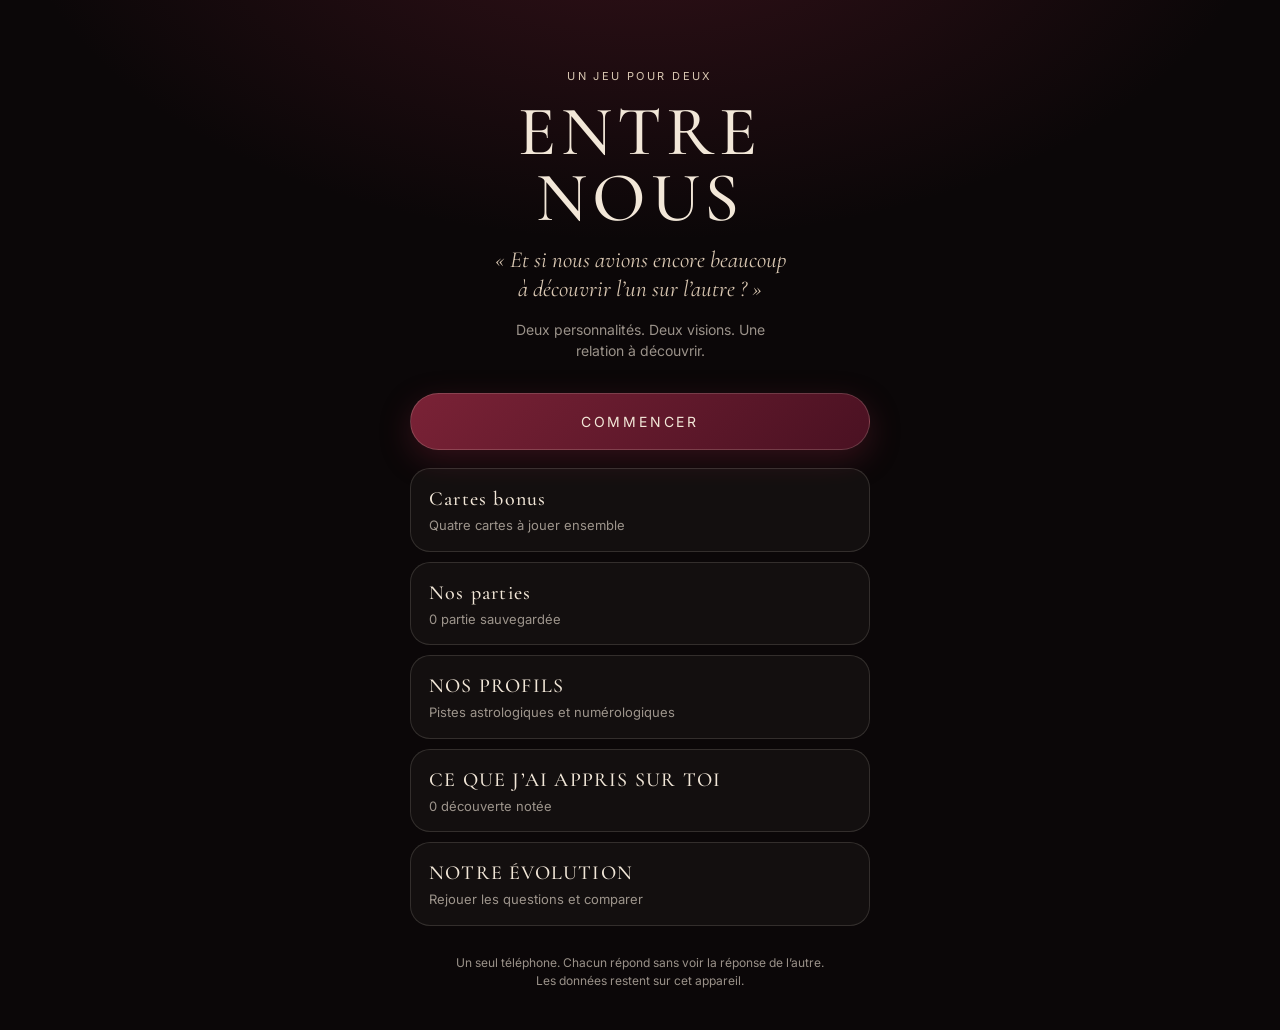
==== commit 40661b09: "Add NOS PROFILS screen with symbolic astrology and numerology pistes Christopher: birth 21/06/2004 0" ====
--- a/entre-nous/index.html
+++ b/entre-nous/index.html
@@ -391,6 +391,22 @@
 {id:'sf18',u:'sansfiltre',d:2,m:'open',t:'Quelle remarque aurais-tu aimé qu’on te fasse plus tôt ?'},
 {id:'sf19',u:'sansfiltre',d:3,m:'deux',t:'Qu’est-ce qui te rend le plus vulnérable face à une décision commune ?',o:['La peur de perdre mon indépendance','La peur de ne pas être écouté(e)','La peur de décevoir','La peur de me tromper']}
 ];
+/* Profils symboliques. Données vérifiées uniquement ; les pistes sont des questions, jamais des verdicts. */
+const PROFILES=[
+  {name:'Christopher',
+   birth:'21 juin 2004, 9 h 00, Châtellerault (France)',
+   status:'Date et heure fournies. Le placement du Soleil est calculé à partir d’une formule simplifiée et doit être confirmé avec un éphéméride.',
+   sun:'Soleil à environ 0° du Cancer, très près de la limite avec les Gémeaux : le signe dépend de l’heure exacte et du fuseau horaire.',
+   lifePath:6,
+   pistes:['La sensibilité aux personnes qu’il aime comme point d’ancrage.','Le besoin d’harmonie et de reconnaissance.','Une envie de découverte qui cherche une place à côté de l’attachement.']},
+  {name:'Lelya',
+   birth:'Heure de naissance : 6 h 03. Date et lieu manquants.',
+   status:'Sans date de naissance, ni thème ni numérologie ne peuvent être calculés. Donne la date et le lieu pour compléter ce profil.',
+   sun:'À compléter.',
+   lifePath:null,
+   pistes:['Une ambition qui veut rester personnelle.','Une sensibilité à comprendre en profondeur.','Un besoin d’indépendance à mettre en regard de l’affection.']}
+];
+const LIFEPATH_MEANING={6:'Chiffre de l’harmonie, du soin des proches et de la responsabilité partagée. Une piste symbolique, pas un portrait.'};
 const FINAL_Q='Si tu pouvais dire une seule chose que tu aimerais que l’autre retienne de cette soirée, ce serait quoi ?';
 
 /* ==========================================================================
@@ -582,6 +598,7 @@
     <nav class="menu">
       <button data-a="bonus"><b>Cartes bonus</b><span>Quatre cartes à jouer ensemble</span></button>
       <button data-a="history"><b>Nos parties</b><span>${n} partie${n>1?'s':''} sauvegardée${n>1?'s':''}</span></button>
+      <button data-a="profiles"><b>NOS PROFILS</b><span>Pistes astrologiques et numérologiques</span></button>
       <button data-a="learned"><b>CE QUE J’AI APPRIS SUR TOI</b><span>${k} découverte${k>1?'s':''} notée${k>1?'s':''}</span></button>
       <button data-a="evolution"><b>NOTRE ÉVOLUTION</b><span>Rejouer les questions et comparer</span></button>
     </nav>
@@ -787,6 +804,23 @@
     <div class="actions"><button class="btn primary big" data-a="home">Retour à l’accueil</button></div>
   </section>`;
 }
+function vProfiles(){
+  const cards=PROFILES.map(p=>`<div class="card">
+      <p class="kicker">${esc(p.name)}</p>
+      <h3>${esc(p.birth)}</h3>
+      <p class="small muted">${esc(p.status)}</p>
+      <p class="small"><b>Soleil :</b> ${esc(p.sun)}</p>
+      <p class="small"><b>Chemin de vie :</b> ${p.lifePath?`${p.lifePath} : ${esc(LIFEPATH_MEANING[p.lifePath]||'')}`:'à calculer'}</p>
+      <p class="kicker" style="margin-top:6px">Pistes à discuter</p>
+      <ul class="list">${p.pistes.map(x=>`<li><span>${esc(x)}</span></li>`).join('')}</ul>
+    </div>`).join('');
+  return `<section class="screen fade">
+    <div class="top"><button class="ghost" data-a="home">← Accueil</button></div>
+    <div><p class="kicker">Astrologie et numérologie</p><h2>NOS PROFILS</h2>
+      <p class="muted small" style="margin-top:6px">Ces éléments sont des pistes de réflexion. Ils ne décrivent pas une personnalité et ne prédisent rien. Le plus intéressant est de les comparer avec vos réponses.</p></div>
+    ${cards}
+  </section>`;
+}
 function vLearned(){
   const list=[...DB.discoveries].sort((a,b)=>a.date<b.date?1:-1);
   const items=list.map(d=>`<div class="card"><p class="kicker">${esc(d.by)} · ${esc(fmtDate(d.date))}</p><p class="serif">${esc(d.text)}</p></div>`).join('');
@@ -865,6 +899,7 @@
   history:()=>go('history'),
   bilan:el=>{UI.bilanId=el.dataset.g;go('bilan')},
   learned:()=>go('learned'),
+  profiles:()=>go('profiles'),
   evolution:()=>go('evolution'),
   toggleRep:el=>{
     const id=el.dataset.id, i=UI.rep.indexOf(id);
@@ -918,7 +953,7 @@
   if(fn) fn(el);
 });
 function render(){
-  const views={home:vHome,setup:vSetup,game:vGame,pause:vPause,history:vHistory,bilan:()=>vBilan(DB.games.find(g=>g.id===UI.bilanId)),learned:vLearned,evolution:vEvolution};
+  const views={home:vHome,setup:vSetup,game:vGame,pause:vPause,history:vHistory,bilan:()=>vBilan(DB.games.find(g=>g.id===UI.bilanId)),learned:vLearned,evolution:vEvolution,profiles:vProfiles};
   const fn=views[UI.view]||vHome;
   $('#app').innerHTML=fn();
   const ta=$('#txt'); if(ta) ta.addEventListener('input',e=>{UI.text=e.target.value});
